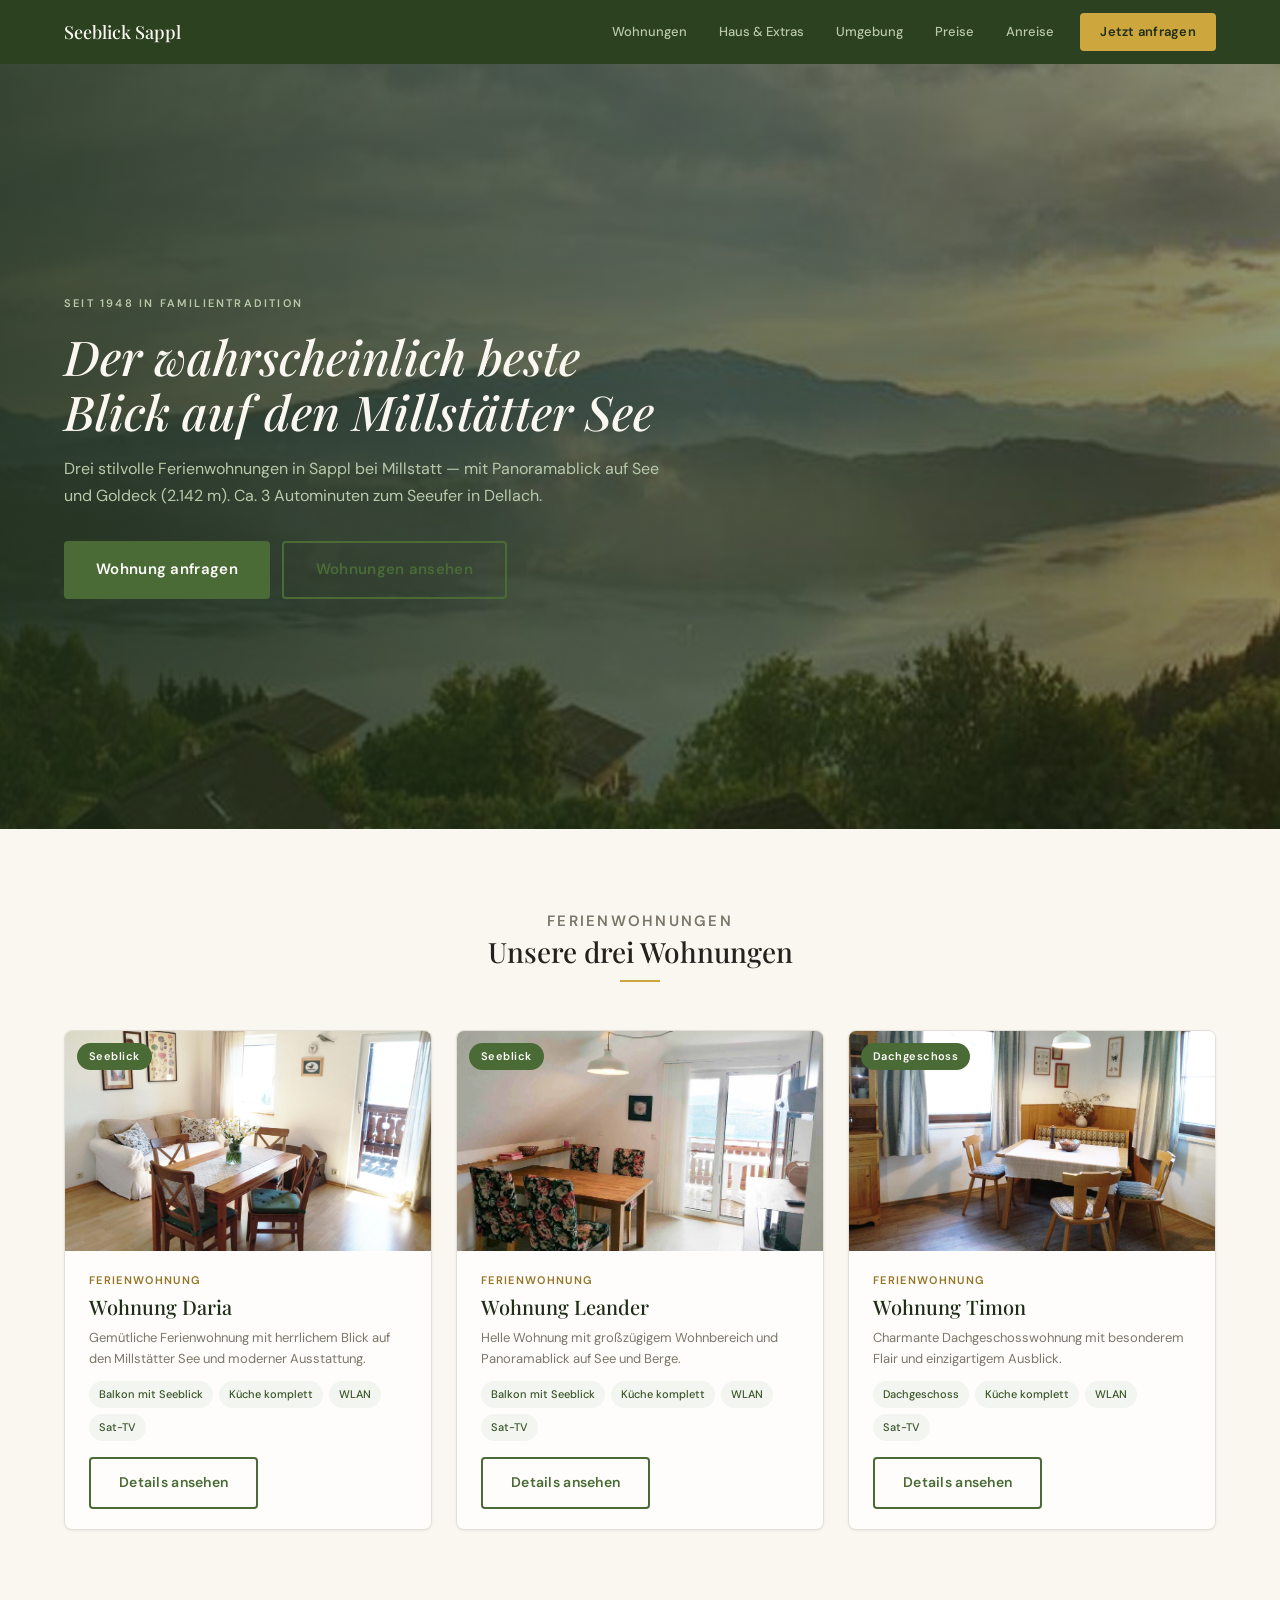
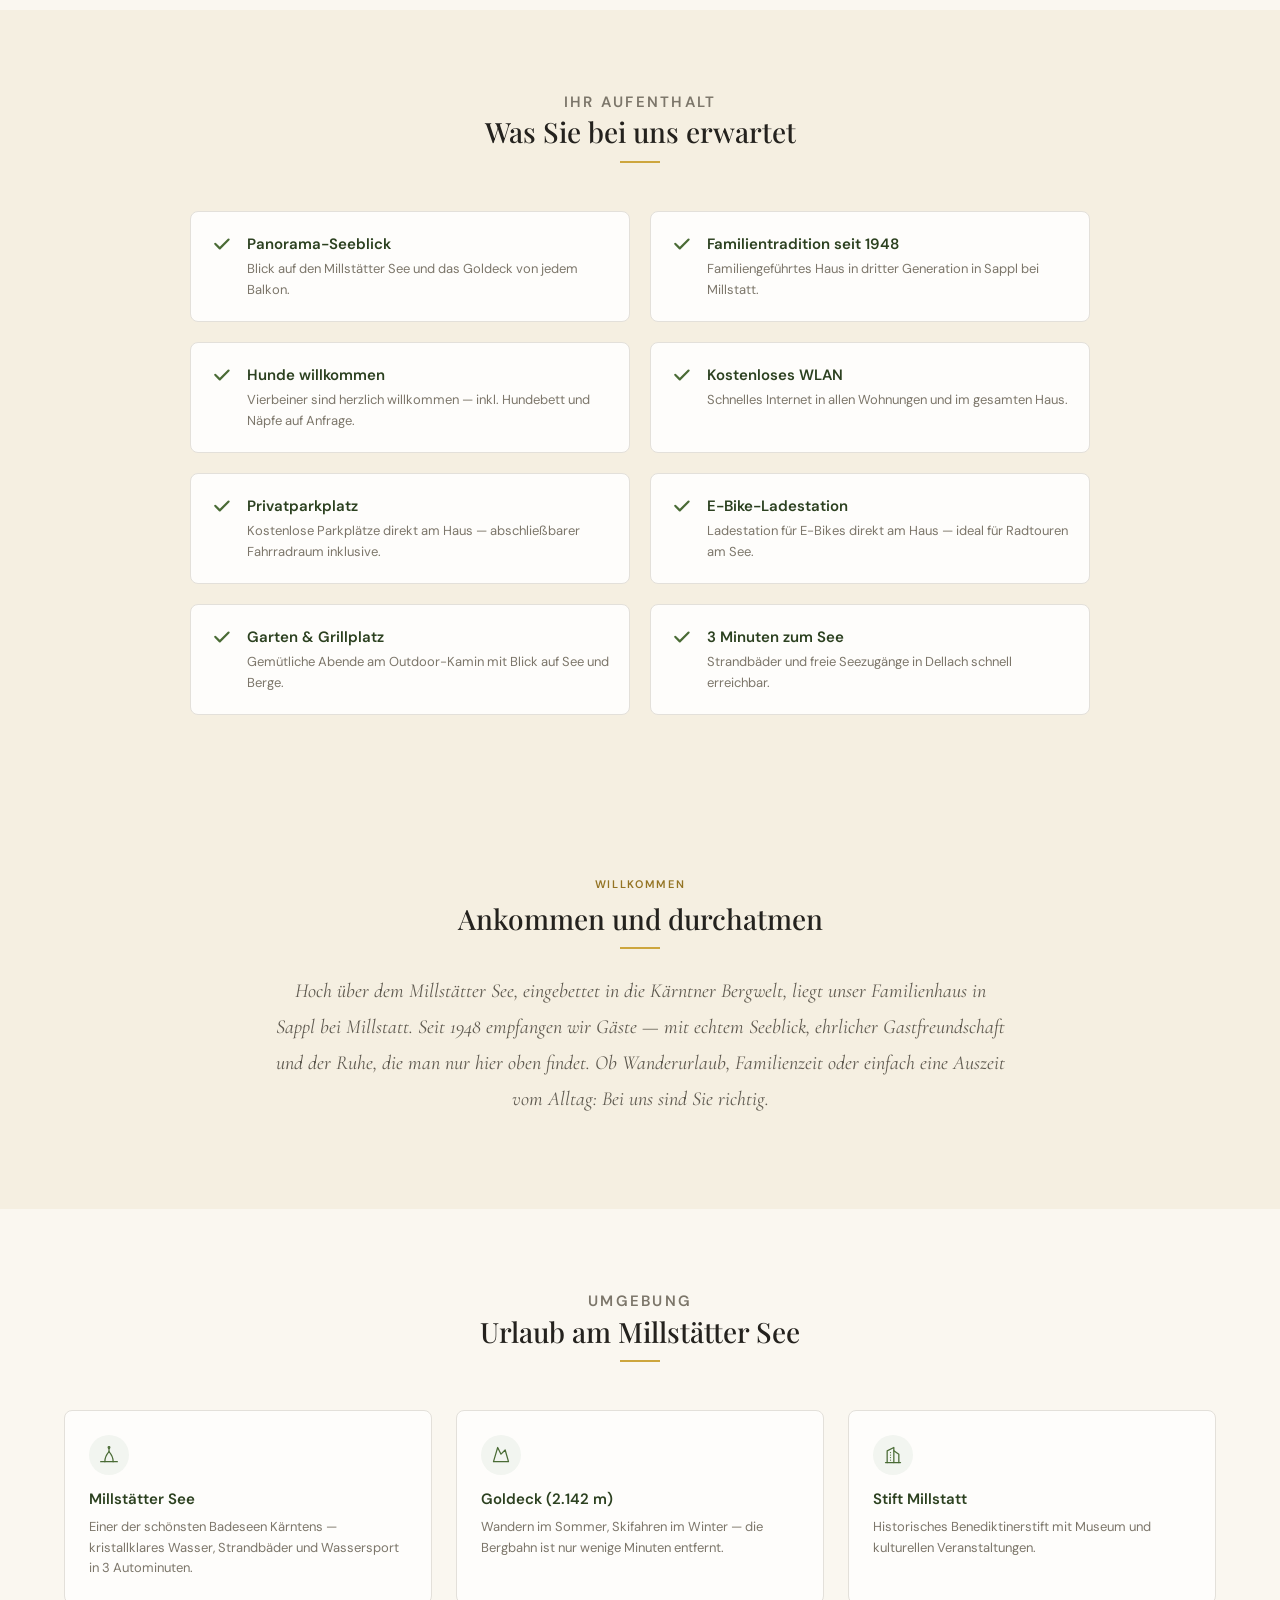
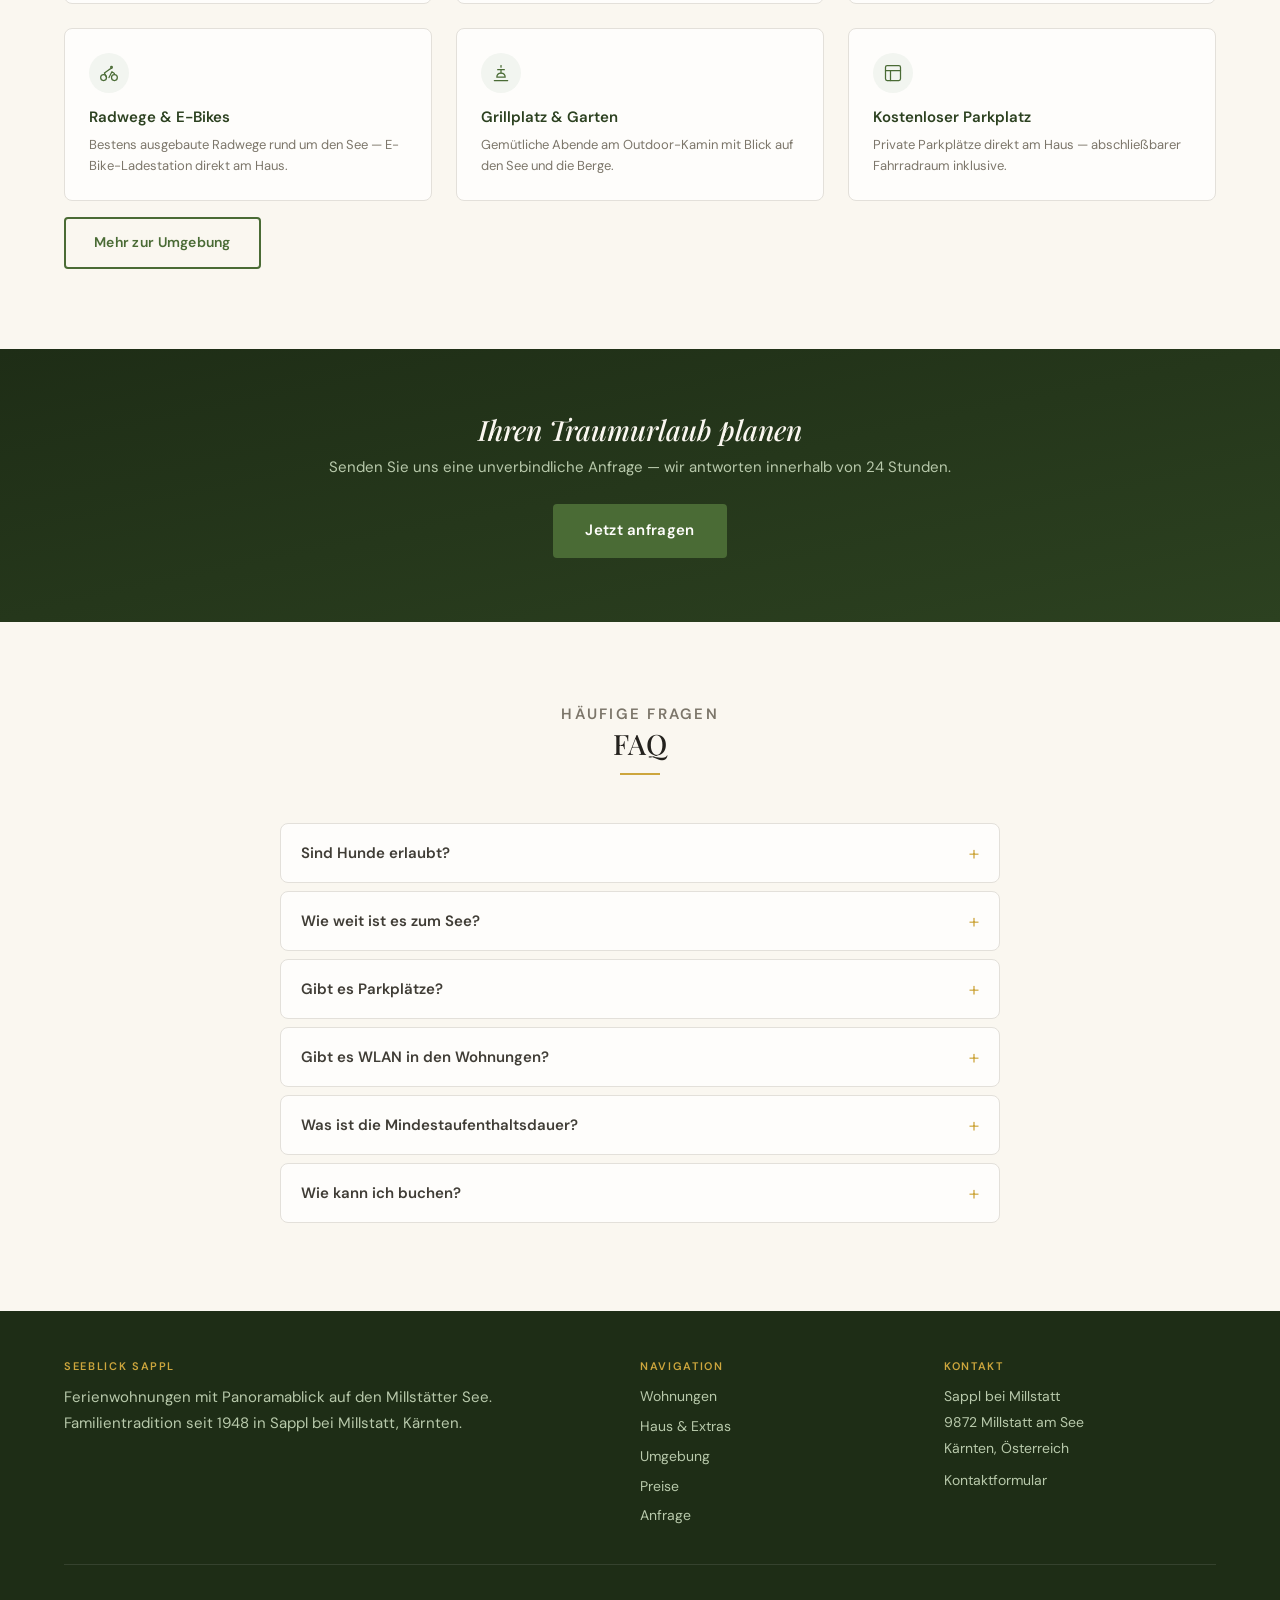
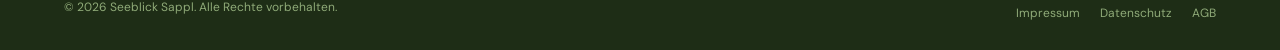
==== index.html @ 19c52aa5 "Initial commit: Seeblick Sappl Website" ====
<!DOCTYPE html>
<html lang="de">
<head>
  <meta charset="UTF-8">
  <meta name="viewport" content="width=device-width, initial-scale=1.0">
  <title>Seeblick Sappl — Ferienwohnungen am Millstätter See</title>
  <meta name="description" content="Drei stilvolle Ferienwohnungen mit Panoramablick auf den Millstätter See und das Goldeck. Familientradition seit 1948 in Sappl bei Millstatt, Kärnten.">
  <meta name="keywords" content="Ferienwohnung Millstätter See, Urlaub Kärnten, Ferienwohnung Sappl, Millstatt Unterkunft, Kärnten Ferienwohnung mit Hund">
  <link rel="canonical" href="https://seeblick-sappl.at/">
  <meta property="og:title" content="Seeblick Sappl — Ferienwohnungen am Millstätter See">
  <meta property="og:description" content="Drei stilvolle Ferienwohnungen mit Panoramablick auf den Millstätter See. Familientradition seit 1948.">
  <meta property="og:type" content="website">
  <meta property="og:url" content="https://seeblick-sappl.at/">
  <link rel="preconnect" href="https://fonts.googleapis.com">
  <link rel="preconnect" href="https://fonts.gstatic.com" crossorigin>
  <link href="https://fonts.googleapis.com/css2?family=Cormorant+Garamond:ital,wght@0,400;0,500;0,600;1,400;1,500&family=DM+Sans:ital,wght@0,300;0,400;0,500;0,600;0,700;1,400&family=Playfair+Display:ital,wght@0,400;0,500;0,600;0,700;1,400;1,500&display=swap" rel="stylesheet">
  <link rel="stylesheet" href="css/style.css">
  <script type="application/ld+json">
  {
    "@context": "https://schema.org",
    "@type": "LodgingBusiness",
    "name": "Seeblick Sappl",
    "description": "Drei stilvolle Ferienwohnungen mit Panoramablick auf den Millstätter See und das Goldeck.",
    "address": {
      "@type": "PostalAddress",
      "addressLocality": "Sappl bei Millstatt",
      "postalCode": "9872",
      "addressRegion": "Kärnten",
      "addressCountry": "AT"
    },
    "amenityFeature": [
      {"@type": "LocationFeatureSpecification", "name": "Kostenloses WLAN"},
      {"@type": "LocationFeatureSpecification", "name": "Privatparkplatz"},
      {"@type": "LocationFeatureSpecification", "name": "Garten"},
      {"@type": "LocationFeatureSpecification", "name": "E-Bike Ladestation"}
    ],
    "petsAllowed": true
  }
  </script>
</head>
<body>

  <!-- Header -->
  <header class="header">
    <div class="header__inner">
      <a href="index.html" class="header__logo">Seeblick Sappl</a>
      <nav class="nav" aria-label="Hauptnavigation">
        <a href="wohnungen/index.html" class="nav__link">Wohnungen</a>
        <a href="haus-und-extras.html" class="nav__link">Haus &amp; Extras</a>
        <a href="umgebung.html" class="nav__link">Umgebung</a>
        <a href="preise.html" class="nav__link">Preise</a>
        <a href="anreise.html" class="nav__link">Anreise</a>
        <a href="anfrage.html" class="btn btn--primary nav__cta">Jetzt anfragen</a>
      </nav>
      <button class="hamburger" aria-label="Menü öffnen" aria-expanded="false">
        <span></span><span></span><span></span>
      </button>
    </div>
  </header>

  <!-- Mobile Nav -->
  <div class="mobile-nav" aria-label="Mobile Navigation">
    <a href="wohnungen/index.html" class="mobile-nav__link">Wohnungen</a>
    <a href="haus-und-extras.html" class="mobile-nav__link">Haus &amp; Extras</a>
    <a href="umgebung.html" class="mobile-nav__link">Umgebung</a>
    <a href="preise.html" class="mobile-nav__link">Preise</a>
    <a href="anreise.html" class="mobile-nav__link">Anreise</a>
    <a href="anfrage.html" class="mobile-nav__link" style="margin-top:12px; display:inline-block;">Jetzt anfragen</a>
  </div>

  <!-- Hero -->
  <section class="hero">
    <div class="hero__bg" style="background-image: url('bilder/Seeblick%20Panorama.jpg');"></div>
    <div class="hero__overlay"></div>
    <div class="container">
      <div class="hero__content">
        <p class="hero__label">Seit 1948 in Familientradition</p>
        <h1 class="hero__title">Der wahrscheinlich beste Blick auf den Millstätter See</h1>
        <p class="hero__subtitle">Drei stilvolle Ferienwohnungen in Sappl bei Millstatt — mit Panoramablick auf See und Goldeck (2.142 m). Ca. 3 Autominuten zum Seeufer in Dellach.</p>
        <div class="hero__buttons">
          <a href="anfrage.html" class="btn btn--primary btn--lg">Wohnung anfragen</a>
          <a href="wohnungen/index.html" class="btn btn--outline btn--lg">Wohnungen ansehen</a>
        </div>
      </div>
    </div>
  </section>

  <!-- Wohnungen -->
  <section class="section">
    <div class="container">
      <div class="section-header">
        <p class="label">Ferienwohnungen</p>
        <h2>Unsere drei Wohnungen</h2>
        <div class="accent-line"></div>
      </div>
      <div class="apartment-grid">
        <div class="apartment-card">
          <div class="apartment-card__img" style="background-image: url('bilder/Appartement%20Daria/Daria%20Wohnk%C3%BCche1.jpg');">
            <span class="apartment-card__badge">Seeblick</span>
          </div>
          <div class="apartment-card__body">
            <p class="apartment-card__label">Ferienwohnung</p>
            <h3 class="apartment-card__name">Wohnung Daria</h3>
            <p class="apartment-card__desc">Gemütliche Ferienwohnung mit herrlichem Blick auf den Millstätter See und moderner Ausstattung.</p>
            <ul class="apartment-card__features">
              <li>Balkon mit Seeblick</li>
              <li>Küche komplett</li>
              <li>WLAN</li>
              <li>Sat-TV</li>
            </ul>
            <a href="wohnungen/daria.html" class="btn btn--outline">Details ansehen</a>
          </div>
        </div>
        <div class="apartment-card">
          <div class="apartment-card__img" style="background-image: url('bilder/Appartement%20Leander/Leander%20K%C3%BCche.jpeg');">
            <span class="apartment-card__badge">Seeblick</span>
          </div>
          <div class="apartment-card__body">
            <p class="apartment-card__label">Ferienwohnung</p>
            <h3 class="apartment-card__name">Wohnung Leander</h3>
            <p class="apartment-card__desc">Helle Wohnung mit großzügigem Wohnbereich und Panoramablick auf See und Berge.</p>
            <ul class="apartment-card__features">
              <li>Balkon mit Seeblick</li>
              <li>Küche komplett</li>
              <li>WLAN</li>
              <li>Sat-TV</li>
            </ul>
            <a href="wohnungen/leander.html" class="btn btn--outline">Details ansehen</a>
          </div>
        </div>
        <div class="apartment-card">
          <div class="apartment-card__img" style="background-image: url('bilder/Appartement%20Timon/Timon%20Wohnk%C3%BCche%201.jpg');">
            <span class="apartment-card__badge">Dachgeschoss</span>
          </div>
          <div class="apartment-card__body">
            <p class="apartment-card__label">Ferienwohnung</p>
            <h3 class="apartment-card__name">Wohnung Timon</h3>
            <p class="apartment-card__desc">Charmante Dachgeschosswohnung mit besonderem Flair und einzigartigem Ausblick.</p>
            <ul class="apartment-card__features">
              <li>Dachgeschoss</li>
              <li>Küche komplett</li>
              <li>WLAN</li>
              <li>Sat-TV</li>
            </ul>
            <a href="wohnungen/timon.html" class="btn btn--outline">Details ansehen</a>
          </div>
        </div>
      </div>
    </div>
  </section>

  <!-- Ausstattung & Vorteile -->
  <section class="section section--cream">
    <div class="container">
      <div class="section-header">
        <p class="label">Ihr Aufenthalt</p>
        <h2>Was Sie bei uns erwartet</h2>
        <div class="accent-line"></div>
      </div>
      <ul class="checklist-grid">
        <li class="checklist-item">
          <svg class="checklist-item__icon" viewBox="0 0 20 20" fill="none"><path d="M16.7 5.3a1 1 0 0 1 0 1.4l-8 8a1 1 0 0 1-1.4 0l-4-4a1 1 0 1 1 1.4-1.4L8 12.58l7.3-7.3a1 1 0 0 1 1.4 0Z" fill="currentColor"/></svg>
          <div>
            <p class="checklist-item__title">Panorama-Seeblick</p>
            <p class="checklist-item__text">Blick auf den Millstätter See und das Goldeck von jedem Balkon.</p>
          </div>
        </li>
        <li class="checklist-item">
          <svg class="checklist-item__icon" viewBox="0 0 20 20" fill="none"><path d="M16.7 5.3a1 1 0 0 1 0 1.4l-8 8a1 1 0 0 1-1.4 0l-4-4a1 1 0 1 1 1.4-1.4L8 12.58l7.3-7.3a1 1 0 0 1 1.4 0Z" fill="currentColor"/></svg>
          <div>
            <p class="checklist-item__title">Familientradition seit 1948</p>
            <p class="checklist-item__text">Familiengeführtes Haus in dritter Generation in Sappl bei Millstatt.</p>
          </div>
        </li>
        <li class="checklist-item">
          <svg class="checklist-item__icon" viewBox="0 0 20 20" fill="none"><path d="M16.7 5.3a1 1 0 0 1 0 1.4l-8 8a1 1 0 0 1-1.4 0l-4-4a1 1 0 1 1 1.4-1.4L8 12.58l7.3-7.3a1 1 0 0 1 1.4 0Z" fill="currentColor"/></svg>
          <div>
            <p class="checklist-item__title">Hunde willkommen</p>
            <p class="checklist-item__text">Vierbeiner sind herzlich willkommen — inkl. Hundebett und Näpfe auf Anfrage.</p>
          </div>
        </li>
        <li class="checklist-item">
          <svg class="checklist-item__icon" viewBox="0 0 20 20" fill="none"><path d="M16.7 5.3a1 1 0 0 1 0 1.4l-8 8a1 1 0 0 1-1.4 0l-4-4a1 1 0 1 1 1.4-1.4L8 12.58l7.3-7.3a1 1 0 0 1 1.4 0Z" fill="currentColor"/></svg>
          <div>
            <p class="checklist-item__title">Kostenloses WLAN</p>
            <p class="checklist-item__text">Schnelles Internet in allen Wohnungen und im gesamten Haus.</p>
          </div>
        </li>
        <li class="checklist-item">
          <svg class="checklist-item__icon" viewBox="0 0 20 20" fill="none"><path d="M16.7 5.3a1 1 0 0 1 0 1.4l-8 8a1 1 0 0 1-1.4 0l-4-4a1 1 0 1 1 1.4-1.4L8 12.58l7.3-7.3a1 1 0 0 1 1.4 0Z" fill="currentColor"/></svg>
          <div>
            <p class="checklist-item__title">Privatparkplatz</p>
            <p class="checklist-item__text">Kostenlose Parkplätze direkt am Haus — abschließbarer Fahrradraum inklusive.</p>
          </div>
        </li>
        <li class="checklist-item">
          <svg class="checklist-item__icon" viewBox="0 0 20 20" fill="none"><path d="M16.7 5.3a1 1 0 0 1 0 1.4l-8 8a1 1 0 0 1-1.4 0l-4-4a1 1 0 1 1 1.4-1.4L8 12.58l7.3-7.3a1 1 0 0 1 1.4 0Z" fill="currentColor"/></svg>
          <div>
            <p class="checklist-item__title">E-Bike-Ladestation</p>
            <p class="checklist-item__text">Ladestation für E-Bikes direkt am Haus — ideal für Radtouren am See.</p>
          </div>
        </li>
        <li class="checklist-item">
          <svg class="checklist-item__icon" viewBox="0 0 20 20" fill="none"><path d="M16.7 5.3a1 1 0 0 1 0 1.4l-8 8a1 1 0 0 1-1.4 0l-4-4a1 1 0 1 1 1.4-1.4L8 12.58l7.3-7.3a1 1 0 0 1 1.4 0Z" fill="currentColor"/></svg>
          <div>
            <p class="checklist-item__title">Garten &amp; Grillplatz</p>
            <p class="checklist-item__text">Gemütliche Abende am Outdoor-Kamin mit Blick auf See und Berge.</p>
          </div>
        </li>
        <li class="checklist-item">
          <svg class="checklist-item__icon" viewBox="0 0 20 20" fill="none"><path d="M16.7 5.3a1 1 0 0 1 0 1.4l-8 8a1 1 0 0 1-1.4 0l-4-4a1 1 0 1 1 1.4-1.4L8 12.58l7.3-7.3a1 1 0 0 1 1.4 0Z" fill="currentColor"/></svg>
          <div>
            <p class="checklist-item__title">3 Minuten zum See</p>
            <p class="checklist-item__text">Strandbäder und freie Seezugänge in Dellach schnell erreichbar.</p>
          </div>
        </li>
      </ul>
    </div>
  </section>

  <!-- Willkommen -->
  <section class="section section--cream">
    <div class="container" style="max-width: 780px; text-align: center;">
      <p class="label">Willkommen</p>
      <h2>Ankommen und durchatmen</h2>
      <div class="accent-line" style="margin-bottom: 24px;"></div>
      <p style="font-family: var(--font-accent); font-size: 20px; line-height: 1.8; color: var(--stone-700); font-style: italic;">
        Hoch über dem Millstätter See, eingebettet in die Kärntner Bergwelt, liegt unser Familienhaus in Sappl bei Millstatt. Seit 1948 empfangen wir Gäste — mit echtem Seeblick, ehrlicher Gastfreundschaft und der Ruhe, die man nur hier oben findet. Ob Wanderurlaub, Familienzeit oder einfach eine Auszeit vom Alltag: Bei uns sind Sie richtig.
      </p>
    </div>
  </section>

  <!-- Umgebung Teaser -->
  <section class="section">
    <div class="container">
      <div class="section-header">
        <p class="label">Umgebung</p>
        <h2>Urlaub am Millstätter See</h2>
        <div class="accent-line"></div>
      </div>
      <div class="feature-grid">
        <div class="feature-card">
          <div class="feature-card__icon">
            <svg viewBox="0 0 24 24" fill="none" stroke="currentColor" stroke-width="1.5" stroke-linecap="round" stroke-linejoin="round"><path d="M2 20h20"/><path d="M7 20c0-4 1.5-8 5-12 3.5 4 5 8 5 12"/><path d="M12 8V4"/><circle cx="12" cy="3" r="1"/></svg>
          </div>
          <div>
            <p class="feature-card__title">Millstätter See</p>
            <p class="feature-card__text">Einer der schönsten Badeseen Kärntens — kristallklares Wasser, Strandbäder und Wassersport in 3 Autominuten.</p>
          </div>
        </div>
        <div class="feature-card">
          <div class="feature-card__icon">
            <svg viewBox="0 0 24 24" fill="none" stroke="currentColor" stroke-width="1.5" stroke-linecap="round" stroke-linejoin="round"><path d="m8 3 4 8 5-5 4 14H3L8 3z"/></svg>
          </div>
          <div>
            <p class="feature-card__title">Goldeck (2.142 m)</p>
            <p class="feature-card__text">Wandern im Sommer, Skifahren im Winter — die Bergbahn ist nur wenige Minuten entfernt.</p>
          </div>
        </div>
        <div class="feature-card">
          <div class="feature-card__icon">
            <svg viewBox="0 0 24 24" fill="none" stroke="currentColor" stroke-width="1.5" stroke-linecap="round" stroke-linejoin="round"><path d="M3 21h18"/><path d="M5 21V7l8-4v18"/><path d="M19 21V11l-6-4"/><path d="M9 9v.01M9 12v.01M9 15v.01M9 18v.01"/></svg>
          </div>
          <div>
            <p class="feature-card__title">Stift Millstatt</p>
            <p class="feature-card__text">Historisches Benediktinerstift mit Museum und kulturellen Veranstaltungen.</p>
          </div>
        </div>
        <div class="feature-card">
          <div class="feature-card__icon">
            <svg viewBox="0 0 24 24" fill="none" stroke="currentColor" stroke-width="1.5" stroke-linecap="round" stroke-linejoin="round"><circle cx="18.5" cy="17.5" r="3.5"/><circle cx="5.5" cy="17.5" r="3.5"/><path d="M15 6a1 1 0 1 0 0-2 1 1 0 0 0 0 2z"/><path d="m12 17.5 3.5-7 3 2"/><path d="M9 17.5 6.5 12 12 8l3.5-2"/></svg>
          </div>
          <div>
            <p class="feature-card__title">Radwege &amp; E-Bikes</p>
            <p class="feature-card__text">Bestens ausgebaute Radwege rund um den See — E-Bike-Ladestation direkt am Haus.</p>
          </div>
        </div>
        <div class="feature-card">
          <div class="feature-card__icon">
            <svg viewBox="0 0 24 24" fill="none" stroke="currentColor" stroke-width="1.5" stroke-linecap="round" stroke-linejoin="round"><path d="M12 12c-3 0-5 2-5 5h10c0-3-2-5-5-5z"/><path d="M12 12V8"/><path d="M8 8h8"/><path d="M12 3v2"/><path d="M20 21H4"/></svg>
          </div>
          <div>
            <p class="feature-card__title">Grillplatz &amp; Garten</p>
            <p class="feature-card__text">Gemütliche Abende am Outdoor-Kamin mit Blick auf den See und die Berge.</p>
          </div>
        </div>
        <div class="feature-card">
          <div class="feature-card__icon">
            <svg viewBox="0 0 24 24" fill="none" stroke="currentColor" stroke-width="1.5" stroke-linecap="round" stroke-linejoin="round"><rect x="3" y="3" width="18" height="18" rx="2"/><path d="M3 9h18"/><path d="M9 21V9"/></svg>
          </div>
          <div>
            <p class="feature-card__title">Kostenloser Parkplatz</p>
            <p class="feature-card__text">Private Parkplätze direkt am Haus — abschließbarer Fahrradraum inklusive.</p>
          </div>
        </div>
      </div>
      <div style="margin-top: 16px;">
        <a href="umgebung.html" class="btn btn--outline">Mehr zur Umgebung</a>
      </div>
    </div>
  </section>

  <!-- CTA Banner -->
  <section class="cta-banner">
    <div class="container">
      <h2>Ihren Traumurlaub planen</h2>
      <p>Senden Sie uns eine unverbindliche Anfrage — wir antworten innerhalb von 24 Stunden.</p>
      <a href="anfrage.html" class="btn btn--primary btn--lg">Jetzt anfragen</a>
    </div>
  </section>

  <!-- FAQ -->
  <section class="section">
    <div class="container">
      <div class="section-header">
        <p class="label">Häufige Fragen</p>
        <h2>FAQ</h2>
        <div class="accent-line"></div>
      </div>
      <div class="faq-list">
        <div class="faq-item">
          <button class="faq-item__question" aria-expanded="false">Sind Hunde erlaubt?</button>
          <div class="faq-item__answer" role="region">
            <div class="faq-item__answer__inner">
              Ja, Hunde sind auf Anfrage herzlich willkommen. Wir stellen Hundebett und Näpfe bereit. Bitte geben Sie bei der Anfrage an, dass Sie einen Hund mitbringen.
            </div>
          </div>
        </div>
        <div class="faq-item">
          <button class="faq-item__question" aria-expanded="false">Wie weit ist es zum See?</button>
          <div class="faq-item__answer" role="region">
            <div class="faq-item__answer__inner">
              Das Seeufer in Dellach erreichen Sie in ca. 3 Autominuten. Dort finden Sie Strandbäder und freie Seezugänge.
            </div>
          </div>
        </div>
        <div class="faq-item">
          <button class="faq-item__question" aria-expanded="false">Gibt es Parkplätze?</button>
          <div class="faq-item__answer" role="region">
            <div class="faq-item__answer__inner">
              Ja, kostenlose Privatparkplätze stehen direkt am Haus zur Verfügung. Zusätzlich gibt es einen abschließbaren Fahrradraum mit E-Bike-Ladestation.
            </div>
          </div>
        </div>
        <div class="faq-item">
          <button class="faq-item__question" aria-expanded="false">Gibt es WLAN in den Wohnungen?</button>
          <div class="faq-item__answer" role="region">
            <div class="faq-item__answer__inner">
              Ja, kostenloses WLAN ist in allen Wohnungen verfügbar.
            </div>
          </div>
        </div>
        <div class="faq-item">
          <button class="faq-item__question" aria-expanded="false">Was ist die Mindestaufenthaltsdauer?</button>
          <div class="faq-item__answer" role="region">
            <div class="faq-item__answer__inner">
              Bitte kontaktieren Sie uns für Informationen zur Mindestaufenthaltsdauer — diese kann je nach Saison variieren.
            </div>
          </div>
        </div>
        <div class="faq-item">
          <button class="faq-item__question" aria-expanded="false">Wie kann ich buchen?</button>
          <div class="faq-item__answer" role="region">
            <div class="faq-item__answer__inner">
              Senden Sie uns einfach eine Anfrage über unser <a href="anfrage.html">Anfrageformular</a>. Wir melden uns innerhalb von 24 Stunden mit einem Angebot bei Ihnen.
            </div>
          </div>
        </div>
      </div>
    </div>
  </section>

  <!-- Footer -->
  <footer class="footer">
    <div class="container">
      <div class="footer__grid">
        <div>
          <h4 class="footer__heading">Seeblick Sappl</h4>
          <p>Ferienwohnungen mit Panoramablick auf den Millstätter See. Familientradition seit 1948 in Sappl bei Millstatt, Kärnten.</p>
        </div>
        <div>
          <h4 class="footer__heading">Navigation</h4>
          <ul class="footer__list">
            <li><a href="wohnungen/index.html">Wohnungen</a></li>
            <li><a href="haus-und-extras.html">Haus &amp; Extras</a></li>
            <li><a href="umgebung.html">Umgebung</a></li>
            <li><a href="preise.html">Preise</a></li>
            <li><a href="anfrage.html">Anfrage</a></li>
          </ul>
        </div>
        <div>
          <h4 class="footer__heading">Kontakt</h4>
          <div class="footer__contact">
            <p>Sappl bei Millstatt</p>
            <p>9872 Millstatt am See</p>
            <p>Kärnten, Österreich</p>
            <p style="margin-top:8px;"><a href="anfrage.html">Kontaktformular</a></p>
          </div>
        </div>
      </div>
      <div class="footer__bottom">
        <p>&copy; 2026 Seeblick Sappl. Alle Rechte vorbehalten.</p>
        <div class="footer__legal">
          <a href="impressum.html">Impressum</a>
          <a href="datenschutz.html">Datenschutz</a>
          <a href="agb.html">AGB</a>
        </div>
      </div>
    </div>
  </footer>

  <script src="js/main.js"></script>
</body>
</html>
---- css/style.css ----
/* ============================================
   Seeblick Sappl — Alpine Hospitality Design
   Inspiriert von josalzburg.com & hotel-alpendorf.at
   Warm · Naturverbunden · Premium
   ============================================ */

:root {
  /* Primary — Forest Green */
  --forest-50: #f2f5f0;
  --forest-100: #dbe3d5;
  --forest-200: #b8c9ab;
  --forest-300: #8faa78;
  --forest-400: #6b8c52;
  --forest-500: #4a6b35;
  --forest-600: #3a5529;
  --forest-700: #2c4120;
  --forest-800: #1e2d16;
  --forest-900: #111a0d;

  /* Accent — Alpine Gold */
  --gold-50: #faf6ed;
  --gold-100: #f0e4c3;
  --gold-200: #e5d199;
  --gold-300: #d9bc6b;
  --gold-400: #cda63d;
  --gold-500: #b8912e;
  --gold-600: #947424;
  --gold-700: #70571b;
  --gold-800: #4d3c12;

  /* Warm — Cream */
  --cream-50: #fefdfb;
  --cream-100: #faf7f0;
  --cream-200: #f5efe1;
  --cream-300: #ede3cc;
  --cream-400: #e2d4b1;

  /* Wood — Walnut */
  --walnut-300: #c9b49c;
  --walnut-500: #9e7c5c;
  --walnut-700: #604937;

  /* Neutral — Stone */
  --stone-50: #fafaf8;
  --stone-100: #f0eeea;
  --stone-200: #e3e0da;
  --stone-300: #d0ccc3;
  --stone-400: #b8b3a8;
  --stone-500: #9b9588;
  --stone-600: #7c766a;
  --stone-700: #5e594f;
  --stone-800: #403d36;
  --stone-900: #24221e;

  /* Sky — Alpine */
  --sky-500: #3079a8;

  /* Semantic */
  --success: #4a6b35;
  --warning: #b8912e;
  --error: #a63d3d;
  --info: #3079a8;

  /* Fonts */
  --font-display: 'Playfair Display', Georgia, 'Times New Roman', serif;
  --font-body: 'DM Sans', 'Helvetica Neue', Helvetica, sans-serif;
  --font-accent: 'Cormorant Garamond', Georgia, serif;

  /* Layout */
  --max-width: 1200px;
  --content-width: 720px;
  --header-height: 64px;

  /* Radii */
  --radius-sm: 4px;
  --radius-md: 8px;
  --radius-lg: 12px;

  /* Shadows */
  --shadow-subtle: 0 1px 3px rgba(0,0,0,0.06);
  --shadow-card: 0 4px 12px rgba(0,0,0,0.08);
  --shadow-elevated: 0 8px 24px rgba(0,0,0,0.1);
}

/* --- Reset & Base --- */
*, *::before, *::after {
  box-sizing: border-box;
  margin: 0;
  padding: 0;
}

html {
  font-size: 16px;
  scroll-behavior: smooth;
}

body {
  font-family: var(--font-body);
  font-size: 15px;
  color: var(--stone-900);
  background-color: var(--cream-100);
  line-height: 1.7;
  -webkit-font-smoothing: antialiased;
}

img {
  max-width: 100%;
  height: auto;
  display: block;
}

a {
  color: var(--forest-500);
  text-decoration: none;
  transition: color 0.2s ease;
}

a:hover {
  color: var(--forest-600);
}

h1, h2 {
  font-family: var(--font-display);
  color: var(--stone-900);
  font-weight: 500;
  line-height: 1.2;
}

h3, h4 {
  font-family: var(--font-body);
  color: var(--stone-900);
  font-weight: 600;
  line-height: 1.3;
}

h1 { font-size: clamp(28px, 4vw, 36px); }
h2 { font-size: clamp(22px, 3vw, 28px); }
h3 { font-size: 18px; }
h4 { font-size: 15px; }

p { margin-bottom: 12px; }

ul, ol {
  padding-left: 20px;
  margin-bottom: 12px;
}

/* --- Utility --- */
.container {
  width: 100%;
  max-width: var(--max-width);
  margin: 0 auto;
  padding: 0 24px;
}

.section {
  padding: 80px 0;
}

.section--cream {
  background-color: var(--cream-200);
}

.section--white {
  background-color: var(--cream-50);
}

.section-header {
  text-align: center;
  margin-bottom: 48px;
}

.section-header h2 {
  margin-bottom: 8px;
}

.section-header p {
  color: var(--stone-600);
  font-size: 15px;
  max-width: 560px;
  margin: 0 auto;
  line-height: 1.7;
}

/* Label (kicker) */
.label {
  font-family: var(--font-body);
  font-size: 11px;
  font-weight: 600;
  text-transform: uppercase;
  letter-spacing: 0.15em;
  color: var(--gold-600);
  margin-bottom: 8px;
  display: block;
}

/* Decorative line */
.accent-line {
  width: 40px;
  height: 2px;
  background: var(--gold-400);
  margin: 12px auto 0;
}

.section-header .accent-line {
  margin: 12px auto 0;
}

.text-center { text-align: center; }

.sr-only {
  position: absolute;
  width: 1px;
  height: 1px;
  padding: 0;
  margin: -1px;
  overflow: hidden;
  clip: rect(0,0,0,0);
  border: 0;
}

/* --- Buttons --- */
.btn {
  display: inline-flex;
  align-items: center;
  justify-content: center;
  gap: 8px;
  padding: 12px 28px;
  border-radius: var(--radius-sm);
  font-family: var(--font-body);
  font-size: 14px;
  font-weight: 600;
  cursor: pointer;
  transition: all 0.2s ease;
  border: none;
  text-decoration: none;
  letter-spacing: 0.02em;
}

.btn--primary {
  background: var(--forest-500);
  color: var(--cream-50);
}
.btn--primary:hover {
  background: var(--forest-600);
  color: var(--cream-50);
}

.btn--gold {
  background: var(--gold-400);
  color: var(--forest-800);
}
.btn--gold:hover {
  background: var(--gold-500);
  color: var(--forest-800);
}

.btn--outline {
  background: transparent;
  color: var(--forest-500);
  border: 2px solid var(--forest-500);
}
.btn--outline:hover {
  background: var(--forest-500);
  color: var(--cream-50);
}

.btn--outline-light {
  background: transparent;
  color: var(--cream-100);
  border: 1.5px solid var(--forest-300);
}
.btn--outline-light:hover {
  background: rgba(255,255,255,0.1);
  color: var(--cream-50);
}

.btn--ghost {
  background: transparent;
  color: var(--stone-600);
  border: 1px solid var(--stone-300);
}
.btn--ghost:hover {
  background: var(--stone-100);
  color: var(--stone-800);
}

.btn--lg {
  padding: 14px 32px;
  font-size: 15px;
}

/* --- Tags / Badges --- */
.tag {
  display: inline-block;
  font-size: 11px;
  font-weight: 500;
  padding: 4px 10px;
  border-radius: 999px;
}

.tag--forest {
  background: var(--forest-50);
  color: var(--forest-600);
}

.tag--gold {
  background: var(--gold-50);
  color: var(--gold-700);
}

/* --- Header --- */
.header {
  position: fixed;
  top: 0;
  left: 0;
  right: 0;
  z-index: 1000;
  background: var(--forest-700);
  height: var(--header-height);
  transition: box-shadow 0.3s;
}

.header.scrolled {
  box-shadow: 0 2px 12px rgba(0,0,0,0.15);
}

.header__inner {
  display: flex;
  align-items: center;
  justify-content: space-between;
  height: 100%;
  max-width: var(--max-width);
  margin: 0 auto;
  padding: 0 24px;
}

.header__logo {
  font-family: var(--font-display);
  font-size: 18px;
  font-weight: 500;
  color: var(--cream-100);
  text-decoration: none;
}

.header__logo:hover { color: var(--gold-400); }

.nav {
  display: flex;
  align-items: center;
  gap: 4px;
}

.nav__link {
  padding: 8px 14px;
  color: var(--forest-200);
  font-size: 13px;
  font-weight: 500;
  text-decoration: none;
  border-radius: var(--radius-sm);
  transition: all 0.2s;
}

.nav__link:hover {
  color: var(--cream-50);
  background: rgba(255,255,255,0.08);
}

.nav__link--active {
  color: var(--gold-400);
}

.nav__cta {
  margin-left: 8px;
  background: var(--gold-400);
  color: var(--forest-800);
  padding: 8px 20px;
  font-weight: 600;
  font-size: 13px;
}
.nav__cta:hover {
  background: var(--gold-500);
  color: var(--forest-800);
}

/* Hamburger */
.hamburger {
  display: none;
  flex-direction: column;
  gap: 5px;
  cursor: pointer;
  background: none;
  border: none;
  padding: 8px;
  z-index: 1001;
}

.hamburger span {
  display: block;
  width: 22px;
  height: 2px;
  background: var(--cream-100);
  border-radius: 1px;
  transition: all 0.3s;
}

.hamburger.active span:nth-child(1) {
  transform: rotate(45deg) translate(5px, 5px);
}
.hamburger.active span:nth-child(2) { opacity: 0; }
.hamburger.active span:nth-child(3) {
  transform: rotate(-45deg) translate(5px, -5px);
}

/* Mobile menu */
.mobile-nav {
  display: none;
  position: fixed;
  inset: 0;
  background: var(--cream-50);
  z-index: 999;
  flex-direction: column;
  padding: 80px 24px 24px;
}

.mobile-nav.active { display: flex; }

.mobile-nav__link {
  font-size: 16px;
  font-weight: 500;
  color: var(--stone-800);
  padding: 14px 0;
  border-bottom: 1px solid var(--stone-200);
  text-decoration: none;
}

.mobile-nav__link:hover {
  color: var(--forest-500);
}

/* --- Hero --- */
.hero {
  position: relative;
  min-height: 85vh;
  display: flex;
  align-items: center;
  color: var(--cream-100);
  background: linear-gradient(168deg, var(--forest-800) 0%, var(--forest-700) 40%, var(--forest-600) 100%);
  margin-top: var(--header-height);
  overflow: hidden;
}

.hero__bg {
  position: absolute;
  inset: 0;
  background-size: cover;
  background-position: center;
  z-index: 0;
}

.hero__overlay {
  position: absolute;
  inset: 0;
  background: linear-gradient(to right, rgba(30,45,22,0.85) 0%, rgba(30,45,22,0.5) 100%);
  z-index: 1;
}

.hero__content {
  position: relative;
  z-index: 2;
  max-width: 600px;
  padding: 48px 0;
}

.hero__label {
  font-family: var(--font-body);
  font-size: 11px;
  font-weight: 600;
  text-transform: uppercase;
  letter-spacing: 0.2em;
  color: var(--forest-200);
  margin-bottom: 16px;
}

.hero__title {
  font-family: var(--font-display);
  font-size: clamp(32px, 5vw, 48px);
  font-weight: 500;
  font-style: italic;
  line-height: 1.15;
  color: var(--cream-100);
  margin-bottom: 16px;
}

.hero__subtitle {
  font-size: 16px;
  line-height: 1.7;
  color: var(--forest-200);
  margin-bottom: 32px;
}

.hero__buttons {
  display: flex;
  gap: 12px;
  flex-wrap: wrap;
}

/* --- Page Hero (subpages) --- */
.page-hero {
  padding: 80px 0 40px;
  background: linear-gradient(168deg, var(--forest-800) 0%, var(--forest-700) 100%);
  color: var(--cream-100);
  margin-top: var(--header-height);
}

.page-hero h1 {
  color: var(--cream-100);
  font-style: italic;
  margin-bottom: 8px;
}

.page-hero p {
  color: var(--forest-200);
  font-size: 15px;
}

/* Breadcrumb */
.breadcrumb {
  padding: 12px 0;
  font-size: 12px;
  color: var(--stone-500);
  border-bottom: 1px solid var(--stone-200);
  margin-bottom: 0;
}

.breadcrumb a {
  color: var(--stone-500);
  text-decoration: none;
}
.breadcrumb a:hover { color: var(--forest-500); }
.breadcrumb span { margin: 0 6px; }

/* --- USP Row --- */
.usp-row {
  display: grid;
  grid-template-columns: repeat(4, 1fr);
  gap: 20px;
  margin-top: -48px;
  position: relative;
  z-index: 10;
}

.usp-card {
  background: var(--cream-50);
  border: 1px solid var(--stone-200);
  border-radius: var(--radius-md);
  padding: 24px;
  text-align: center;
  box-shadow: var(--shadow-card);
  transition: transform 0.2s, box-shadow 0.2s;
}

.usp-card:hover {
  transform: translateY(-2px);
  box-shadow: var(--shadow-elevated);
}

.usp-card__icon {
  width: 48px;
  height: 48px;
  border-radius: 50%;
  background: var(--forest-50);
  display: flex;
  align-items: center;
  justify-content: center;
  margin: 0 auto 12px;
}

.usp-card__icon svg {
  width: 22px;
  height: 22px;
  fill: var(--forest-500);
}

.usp-card__label {
  font-size: 11px;
  font-weight: 600;
  text-transform: uppercase;
  letter-spacing: 0.12em;
  color: var(--gold-600);
  margin-bottom: 4px;
}

.usp-card__title {
  font-family: var(--font-display);
  font-size: 17px;
  font-weight: 500;
  color: var(--forest-700);
  margin-bottom: 6px;
}

.usp-card__text {
  font-size: 13px;
  color: var(--stone-600);
  line-height: 1.6;
  margin-bottom: 0;
}

/* --- Apartment Cards --- */
.apartment-grid {
  display: grid;
  grid-template-columns: repeat(3, 1fr);
  gap: 24px;
}

.apartment-card {
  background: var(--cream-50);
  border: 1px solid var(--stone-200);
  border-radius: var(--radius-md);
  overflow: hidden;
  box-shadow: var(--shadow-subtle);
  transition: transform 0.2s, box-shadow 0.2s;
}

.apartment-card:hover {
  transform: translateY(-3px);
  box-shadow: var(--shadow-card);
}

.apartment-card__img {
  height: 220px;
  background-size: cover;
  background-position: center;
  background-color: var(--forest-100);
  position: relative;
}

.apartment-card__badge {
  position: absolute;
  top: 12px;
  left: 12px;
  background: var(--forest-500);
  color: var(--cream-50);
  padding: 4px 12px;
  border-radius: 999px;
  font-size: 11px;
  font-weight: 600;
  letter-spacing: 0.04em;
}

.apartment-card__body {
  padding: 20px 24px;
}

.apartment-card__label {
  font-size: 11px;
  font-weight: 600;
  text-transform: uppercase;
  letter-spacing: 0.12em;
  color: var(--gold-600);
  margin-bottom: 4px;
}

.apartment-card__name {
  font-family: var(--font-display);
  font-size: 20px;
  font-weight: 500;
  color: var(--forest-800);
  margin-bottom: 8px;
}

.apartment-card__desc {
  color: var(--stone-600);
  font-size: 13px;
  line-height: 1.6;
  margin-bottom: 12px;
}

.apartment-card__features {
  display: flex;
  flex-wrap: wrap;
  gap: 6px;
  margin-bottom: 16px;
  list-style: none;
  padding: 0;
}

.apartment-card__features li {
  font-size: 11px;
  font-weight: 500;
  color: var(--forest-600);
  background: var(--forest-50);
  padding: 4px 10px;
  border-radius: 999px;
}

/* --- Feature Grid --- */
.feature-grid {
  display: grid;
  grid-template-columns: repeat(3, 1fr);
  gap: 24px;
}

.feature-card {
  background: var(--cream-50);
  border: 1px solid var(--stone-200);
  border-radius: var(--radius-md);
  padding: 24px;
  transition: box-shadow 0.2s;
}

.feature-card:hover {
  box-shadow: var(--shadow-card);
}

.feature-card__icon {
  width: 40px;
  height: 40px;
  border-radius: 50%;
  background: var(--forest-50);
  display: flex;
  align-items: center;
  justify-content: center;
  margin-bottom: 12px;
}

.feature-card__icon svg {
  width: 20px;
  height: 20px;
  color: var(--forest-500);
  fill: none;
}

.feature-card__title {
  font-weight: 600;
  font-size: 15px;
  color: var(--forest-700);
  margin-bottom: 4px;
}

.feature-card__text {
  color: var(--stone-600);
  font-size: 13px;
  line-height: 1.6;
  margin-bottom: 0;
}

/* --- Checklist Grid --- */
.checklist-grid {
  display: grid;
  grid-template-columns: repeat(2, 1fr);
  gap: 20px;
  list-style: none;
  padding: 0;
  max-width: 900px;
  margin: 0 auto;
}

.checklist-item {
  display: flex;
  align-items: flex-start;
  gap: 14px;
  background: var(--cream-50);
  border: 1px solid var(--stone-200);
  border-radius: var(--radius-md);
  padding: 20px;
  transition: box-shadow 0.2s;
}

.checklist-item:hover {
  box-shadow: var(--shadow-card);
}

.checklist-item__icon {
  width: 22px;
  height: 22px;
  color: var(--forest-500);
  flex-shrink: 0;
  margin-top: 1px;
}

.checklist-item__title {
  font-weight: 600;
  font-size: 15px;
  color: var(--forest-700);
  margin-bottom: 2px;
}

.checklist-item__text {
  color: var(--stone-600);
  font-size: 13px;
  line-height: 1.6;
  margin-bottom: 0;
}

/* --- CTA Banner --- */
.cta-banner {
  background: linear-gradient(168deg, var(--forest-800) 0%, var(--forest-700) 100%);
  color: var(--cream-100);
  padding: 64px 0;
  text-align: center;
}

.cta-banner h2 {
  color: var(--cream-100);
  font-style: italic;
  margin-bottom: 8px;
}

.cta-banner p {
  color: var(--forest-200);
  margin-bottom: 24px;
  font-size: 15px;
}

/* --- Form --- */
.form-card {
  background: var(--cream-50);
  border: 1px solid var(--stone-200);
  border-radius: var(--radius-md);
  padding: 32px;
  box-shadow: var(--shadow-card);
  max-width: var(--content-width);
}

.form-row {
  display: grid;
  grid-template-columns: 1fr 1fr;
  gap: 16px;
}

.form-group {
  margin-bottom: 16px;
}

.form-group label {
  display: block;
  font-weight: 600;
  font-size: 12px;
  text-transform: uppercase;
  letter-spacing: 0.06em;
  margin-bottom: 6px;
  color: var(--stone-800);
}

.form-group label .required {
  color: var(--error);
}

.form-group input,
.form-group select,
.form-group textarea {
  width: 100%;
  padding: 10px 14px;
  border: 1px solid var(--stone-300);
  border-radius: var(--radius-sm);
  font-family: var(--font-body);
  font-size: 14px;
  color: var(--stone-900);
  background: white;
  transition: border-color 0.2s;
}

.form-group input:focus,
.form-group select:focus,
.form-group textarea:focus {
  outline: none;
  border-color: var(--forest-400);
  box-shadow: 0 0 0 3px rgba(74,107,53,0.12);
}

.form-group textarea {
  resize: vertical;
  min-height: 110px;
}

.checkbox-group {
  display: flex;
  flex-wrap: wrap;
  gap: 12px;
}

.checkbox-label {
  display: flex;
  align-items: center;
  gap: 6px;
  font-size: 14px;
  cursor: pointer;
  color: var(--stone-700);
}

.checkbox-label input[type="checkbox"],
.checkbox-label input[type="radio"] {
  width: auto;
  accent-color: var(--forest-500);
}

.form-consent {
  display: flex;
  align-items: flex-start;
  gap: 8px;
  font-size: 12px;
  color: var(--stone-600);
  margin-bottom: 20px;
  line-height: 1.5;
}

.form-consent input { margin-top: 2px; width: auto; }

/* --- Price Table --- */
.price-table {
  width: 100%;
  border-collapse: collapse;
  border-radius: var(--radius-md);
  overflow: hidden;
  box-shadow: var(--shadow-subtle);
}

.price-table thead {
  background: var(--forest-700);
  color: var(--cream-100);
}

.price-table th {
  padding: 12px 16px;
  text-align: left;
  font-weight: 600;
  font-size: 12px;
  text-transform: uppercase;
  letter-spacing: 0.06em;
}

.price-table td {
  padding: 10px 16px;
  border-bottom: 1px solid var(--stone-200);
  font-size: 14px;
  background: var(--cream-50);
}

.price-table tbody tr:hover td {
  background: var(--cream-200);
}

/* --- Info Box --- */
.info-box {
  background: var(--cream-200);
  border-left: 3px solid var(--gold-400);
  padding: 16px 20px;
  border-radius: 0 var(--radius-sm) var(--radius-sm) 0;
  margin-bottom: 16px;
  font-size: 14px;
  color: var(--stone-700);
}

.info-box p { margin-bottom: 0; }

/* --- Gallery --- */
.gallery-grid {
  display: grid;
  grid-template-columns: repeat(3, 1fr);
  gap: 8px;
}

.gallery-item {
  aspect-ratio: 4/3;
  background: var(--cream-200);
  border-radius: var(--radius-md);
  overflow: hidden;
  display: flex;
  align-items: center;
  justify-content: center;
  color: var(--stone-500);
  font-size: 12px;
  cursor: pointer;
  transition: transform 0.2s;
  border: 1px solid var(--stone-200);
}

.gallery-item:hover {
  transform: scale(1.02);
}

.gallery-item img {
  width: 100%;
  height: 100%;
  object-fit: cover;
}

/* --- Lightbox --- */
.lightbox {
  display: none;
  position: fixed;
  inset: 0;
  background: rgba(17,26,13,0.92);
  z-index: 2000;
  align-items: center;
  justify-content: center;
}

.lightbox.active { display: flex; }

.lightbox__close {
  position: absolute;
  top: 16px;
  right: 16px;
  background: none;
  border: none;
  color: var(--cream-100);
  font-size: 28px;
  cursor: pointer;
}

.lightbox__content {
  max-width: 90%;
  max-height: 85vh;
  border-radius: var(--radius-sm);
}

/* --- Activity Cards --- */
.activity-grid {
  display: grid;
  grid-template-columns: repeat(3, 1fr);
  gap: 24px;
}

.activity-card {
  background: var(--cream-50);
  border: 1px solid var(--stone-200);
  border-radius: var(--radius-md);
  overflow: hidden;
  box-shadow: var(--shadow-subtle);
  transition: box-shadow 0.2s;
}

.activity-card:hover {
  box-shadow: var(--shadow-card);
}

.activity-card__img {
  height: 160px;
  background-size: cover;
  background-position: center;
  background-color: var(--cream-200);
}

.activity-card__body {
  padding: 16px 20px;
}

.activity-card__distance {
  font-size: 11px;
  font-weight: 600;
  text-transform: uppercase;
  letter-spacing: 0.1em;
  color: var(--gold-600);
  margin-bottom: 4px;
}

.activity-card__title {
  font-family: var(--font-display);
  font-size: 17px;
  font-weight: 500;
  color: var(--forest-700);
  margin-bottom: 6px;
}

.activity-card__text {
  color: var(--stone-600);
  font-size: 13px;
  line-height: 1.6;
  margin-bottom: 0;
}

/* --- Map --- */
.map-container {
  border-radius: var(--radius-md);
  overflow: hidden;
  height: 380px;
  border: 1px solid var(--stone-200);
}

.map-container iframe {
  width: 100%;
  height: 100%;
  border: 0;
}

/* --- FAQ --- */
.faq-list {
  max-width: var(--content-width);
  margin: 0 auto;
}

.faq-item {
  background: var(--cream-50);
  border: 1px solid var(--stone-200);
  border-radius: var(--radius-md);
  margin-bottom: 8px;
  overflow: hidden;
}

.faq-item__question {
  width: 100%;
  padding: 16px 20px;
  background: none;
  border: none;
  font-family: var(--font-body);
  font-size: 15px;
  font-weight: 600;
  color: var(--stone-800);
  text-align: left;
  cursor: pointer;
  display: flex;
  justify-content: space-between;
  align-items: center;
  transition: color 0.2s;
}

.faq-item__question:hover {
  color: var(--forest-500);
}

.faq-item__question::after {
  content: '+';
  font-size: 20px;
  font-weight: 300;
  color: var(--gold-400);
  transition: transform 0.2s;
}

.faq-item.active .faq-item__question::after {
  content: '\2212';
}

.faq-item__answer {
  max-height: 0;
  overflow: hidden;
  transition: max-height 0.2s ease;
}

.faq-item__answer__inner {
  padding: 0 20px 16px;
  color: var(--stone-600);
  font-size: 14px;
  line-height: 1.7;
}

/* --- Timeline --- */
.timeline {
  max-width: var(--content-width);
  margin: 0 auto;
  position: relative;
  padding-left: 24px;
}

.timeline::before {
  content: '';
  position: absolute;
  left: 0;
  top: 0;
  bottom: 0;
  width: 2px;
  background: var(--gold-300);
}

.timeline-item {
  position: relative;
  margin-bottom: 24px;
  padding-left: 20px;
}

.timeline-item::before {
  content: '';
  position: absolute;
  left: -24px;
  top: 4px;
  width: 10px;
  height: 10px;
  background: var(--gold-400);
  border-radius: 50%;
  border: 2px solid var(--cream-100);
}

.timeline-item__year {
  font-family: var(--font-body);
  font-weight: 600;
  font-size: 11px;
  text-transform: uppercase;
  letter-spacing: 0.12em;
  color: var(--gold-600);
  margin-bottom: 2px;
}

.timeline-item__text {
  color: var(--stone-700);
  font-size: 14px;
  line-height: 1.6;
  margin-bottom: 0;
}

/* --- Apartment Hero Image --- */
.apartment-hero-img {
  padding: 32px 0 0;
}

.apartment-hero-img img {
  width: 100%;
  max-height: 480px;
  object-fit: cover;
  border-radius: var(--radius-lg);
  box-shadow: var(--shadow-card);
}

/* --- Apartment Detail --- */
.apartment-detail {
  display: grid;
  grid-template-columns: 1fr 1fr;
  gap: 32px;
  align-items: start;
}

.apartment-detail__info .label {
  margin-bottom: 4px;
}

.apartment-detail__info h2 {
  font-style: italic;
}

.apartment-detail__info .accent-line {
  margin: 8px 0 16px;
}

.amenity-list {
  display: grid;
  grid-template-columns: 1fr 1fr;
  gap: 6px;
  list-style: none;
  padding: 0;
  margin-bottom: 20px;
}

.amenity-list li {
  font-size: 13px;
  color: var(--stone-700);
  padding: 6px 0;
  border-bottom: 1px solid var(--stone-100);
  display: flex;
  align-items: center;
  gap: 6px;
}

.amenity-list li::before {
  content: '';
  width: 6px;
  height: 6px;
  border-radius: 50%;
  background: var(--gold-400);
  flex-shrink: 0;
}

/* --- Footer --- */
.footer {
  background: var(--forest-800);
  color: var(--forest-200);
  padding: 48px 0 20px;
}

.footer a {
  color: var(--forest-200);
  text-decoration: none;
}
.footer a:hover { color: var(--gold-400); }

.footer__grid {
  display: grid;
  grid-template-columns: 2fr 1fr 1fr;
  gap: 32px;
  margin-bottom: 32px;
  padding-bottom: 24px;
  border-bottom: 1px solid rgba(255,255,255,0.1);
}

.footer__heading {
  font-family: var(--font-body);
  font-size: 11px;
  font-weight: 600;
  text-transform: uppercase;
  letter-spacing: 0.15em;
  color: var(--gold-400);
  margin-bottom: 12px;
}

.footer__list {
  list-style: none;
  padding: 0;
}

.footer__list li {
  margin-bottom: 6px;
  font-size: 14px;
}

.footer__contact p {
  margin-bottom: 2px;
  font-size: 14px;
}

.footer__bottom {
  display: flex;
  justify-content: space-between;
  align-items: center;
  flex-wrap: wrap;
  gap: 8px;
  font-size: 12px;
  color: var(--forest-300);
}

.footer__legal {
  display: flex;
  gap: 20px;
}

.footer__legal a { color: var(--forest-300); }

/* --- Responsive --- */
@media (max-width: 1024px) {
  .nav { display: none; }
  .hamburger { display: flex; }
  .apartment-grid { grid-template-columns: 1fr 1fr; }
  .feature-grid { grid-template-columns: 1fr 1fr; }
  .activity-grid { grid-template-columns: 1fr 1fr; }
  .usp-row { grid-template-columns: 1fr 1fr; }
}

@media (max-width: 768px) {
  .container { padding: 0 16px; }
  .section { padding: 48px 0; }
  .form-row { grid-template-columns: 1fr; }
  .apartment-detail { grid-template-columns: 1fr; }
  .footer__grid { grid-template-columns: 1fr; gap: 24px; }
  .hero { min-height: 75vh; }
  .hero__title { font-size: clamp(28px, 6vw, 36px); }
  .gallery-grid { grid-template-columns: 1fr 1fr; }
  .usp-row { margin-top: -32px; }
  .form-card { padding: 20px; }
}

@media (max-width: 480px) {
  .container { padding: 0 12px; }
  .usp-row { grid-template-columns: 1fr; }
  .apartment-grid { grid-template-columns: 1fr; }
  .feature-grid { grid-template-columns: 1fr; }
  .checklist-grid { grid-template-columns: 1fr; }
  .activity-grid { grid-template-columns: 1fr; }
  .hero__buttons { flex-direction: column; }
  .footer__bottom { flex-direction: column; text-align: center; }
  .footer__legal { justify-content: center; }
}

/* --- Print --- */
@media print {
  .header, .footer, .mobile-nav, .cta-banner { display: none; }
  body { background: white; }
  .hero { min-height: auto; padding: 24px 0; }
}
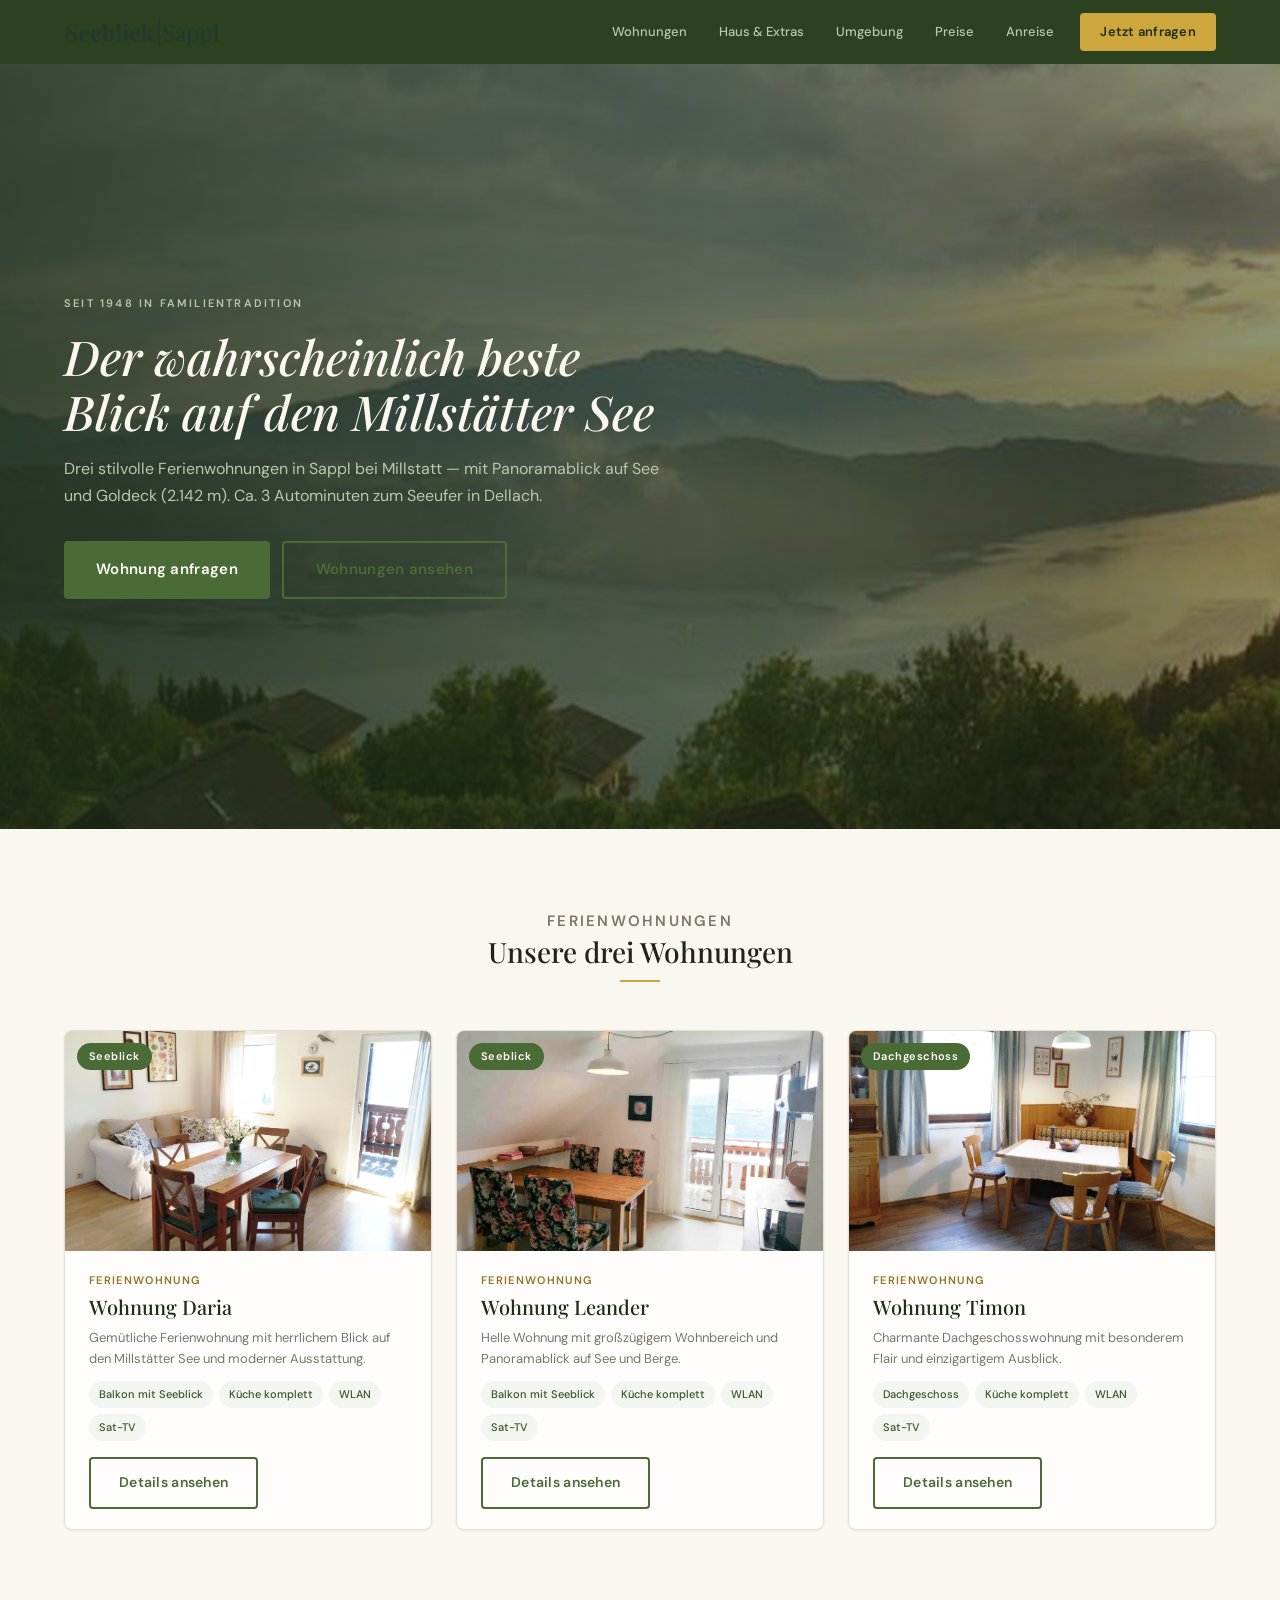
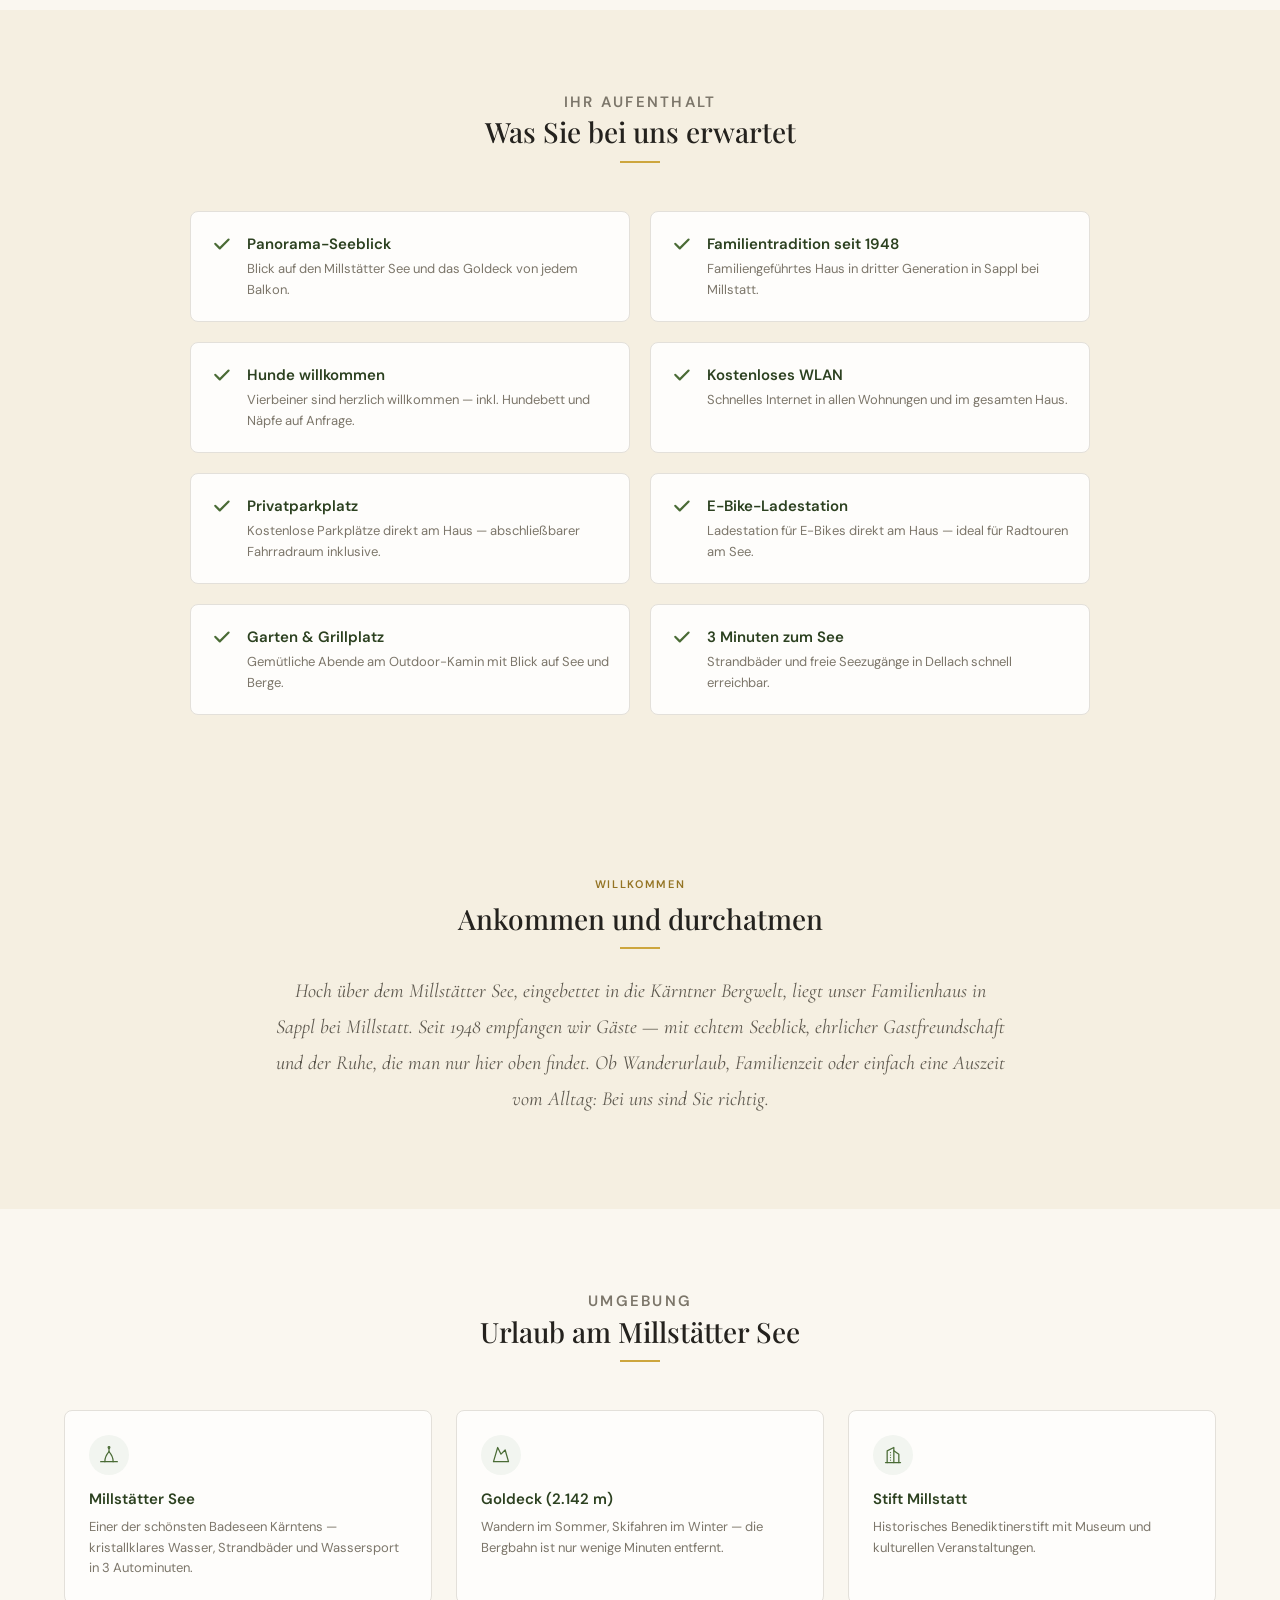
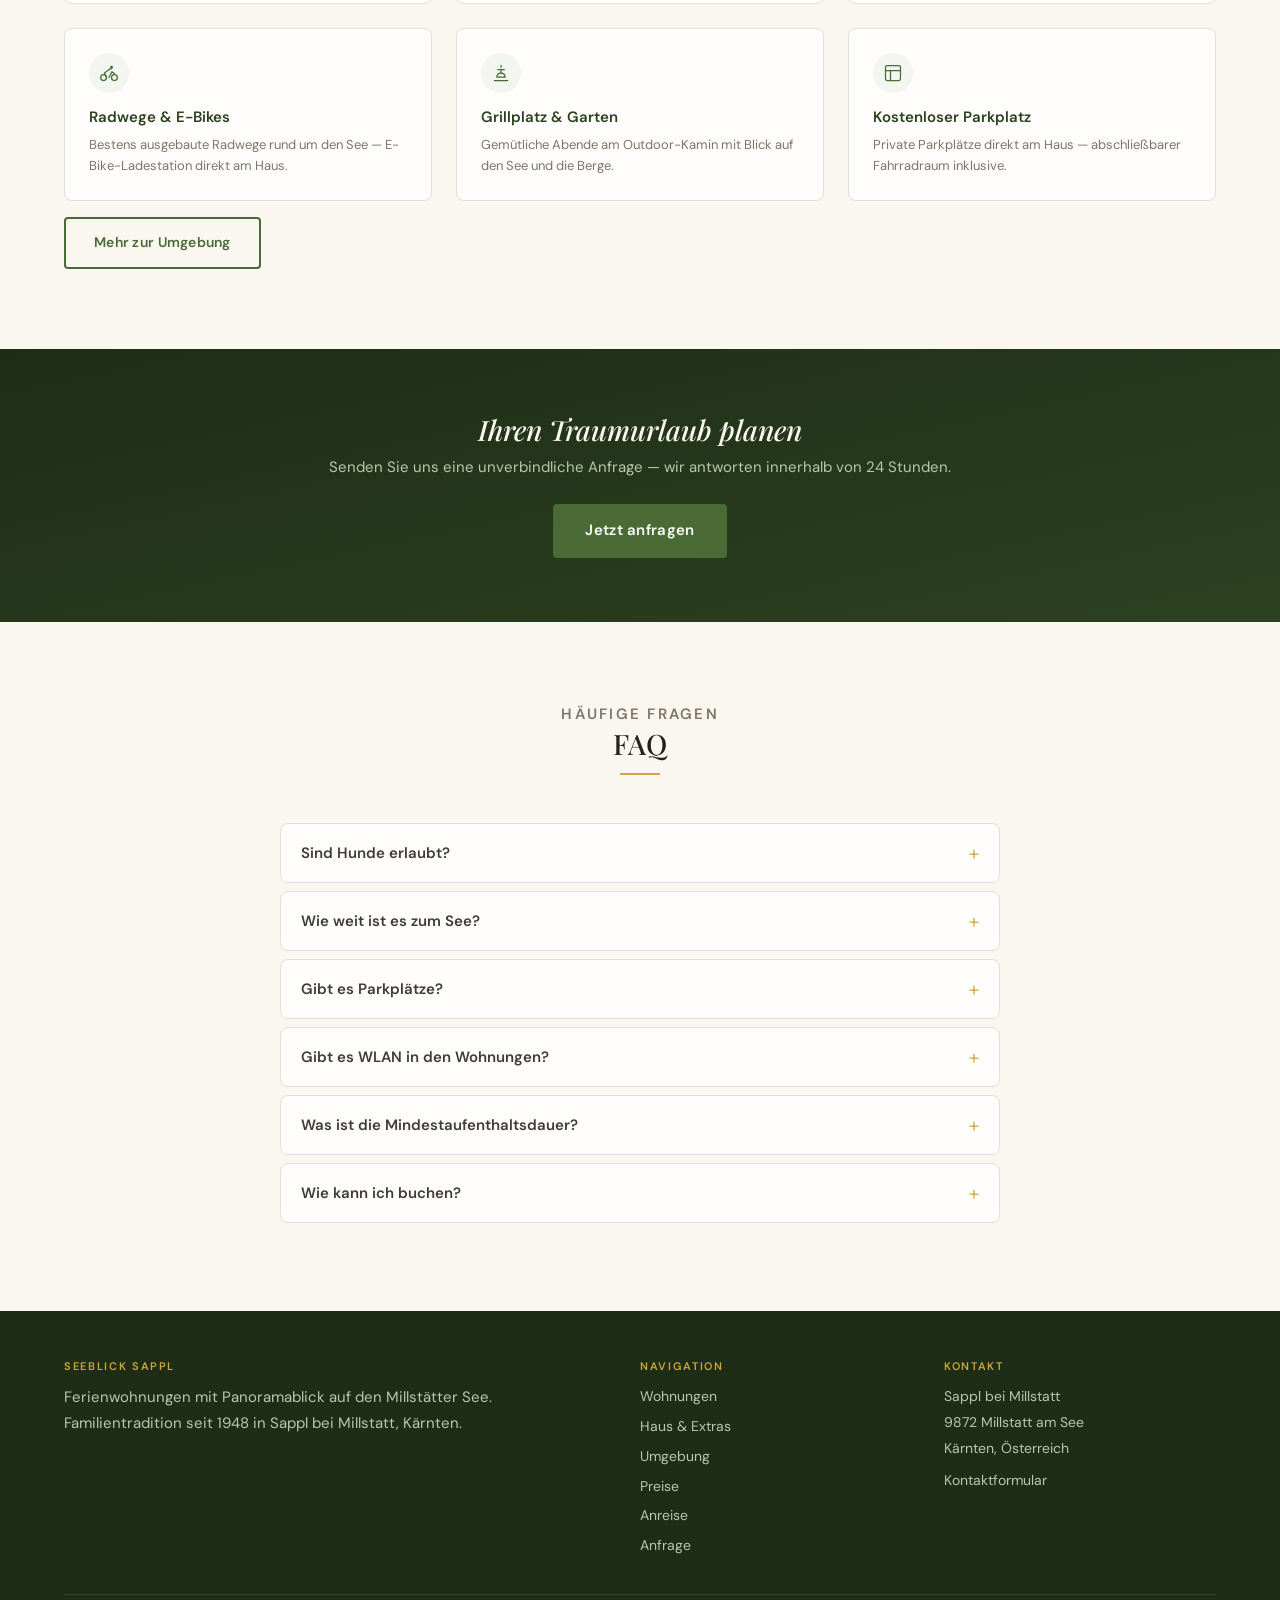
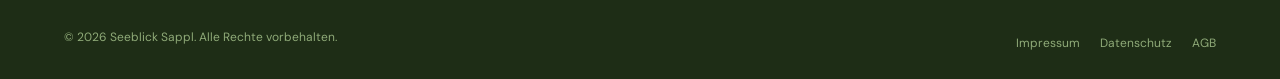
==== commit 65a2b4c5: "Add logo, lightbox navigation, scroll-to-top, and form improvements - Replace text logo with image l" ====
--- a/index.html
+++ b/index.html
@@ -15,6 +15,8 @@
   <link rel="preconnect" href="https://fonts.gstatic.com" crossorigin>
   <link href="https://fonts.googleapis.com/css2?family=Cormorant+Garamond:ital,wght@0,400;0,500;0,600;1,400;1,500&family=DM+Sans:ital,wght@0,300;0,400;0,500;0,600;0,700;1,400&family=Playfair+Display:ital,wght@0,400;0,500;0,600;0,700;1,400;1,500&display=swap" rel="stylesheet">
   <link rel="stylesheet" href="css/style.css">
+  <link rel="icon" type="image/png" href="seeblick-logo.png">
+  <meta property="og:image" content="https://seeblick-sappl.at/seeblick-logo.png">
   <script type="application/ld+json">
   {
     "@context": "https://schema.org",
@@ -43,7 +45,7 @@
   <!-- Header -->
   <header class="header">
     <div class="header__inner">
-      <a href="index.html" class="header__logo">Seeblick Sappl</a>
+      <a href="index.html" class="header__logo"><img src="seeblick-logo.png" alt="Seeblick Sappl" class="header__logo-img"></a>
       <nav class="nav" aria-label="Hauptnavigation">
         <a href="wohnungen/index.html" class="nav__link">Wohnungen</a>
         <a href="haus-und-extras.html" class="nav__link">Haus &amp; Extras</a>
@@ -385,6 +387,7 @@
             <li><a href="haus-und-extras.html">Haus &amp; Extras</a></li>
             <li><a href="umgebung.html">Umgebung</a></li>
             <li><a href="preise.html">Preise</a></li>
+            <li><a href="anreise.html">Anreise</a></li>
             <li><a href="anfrage.html">Anfrage</a></li>
           </ul>
         </div>
@@ -409,6 +412,7 @@
     </div>
   </footer>
 
+  <button class="scroll-top" aria-label="Nach oben">&#8593;</button>
   <script src="js/main.js"></script>
 </body>
 </html>
--- a/css/style.css
+++ b/css/style.css
@@ -336,14 +336,15 @@
 }
 
 .header__logo {
-  font-family: var(--font-display);
-  font-size: 18px;
-  font-weight: 500;
-  color: var(--cream-100);
+  display: flex;
+  align-items: center;
   text-decoration: none;
 }
 
-.header__logo:hover { color: var(--gold-400); }
+.header__logo-img {
+  height: 40px;
+  width: auto;
+}
 
 .nav {
   display: flex;
@@ -1008,12 +1009,50 @@
   color: var(--cream-100);
   font-size: 28px;
   cursor: pointer;
+  z-index: 2001;
 }
 
 .lightbox__content {
-  max-width: 90%;
+  max-width: 85%;
   max-height: 85vh;
   border-radius: var(--radius-sm);
+}
+
+.lightbox__prev,
+.lightbox__next {
+  position: absolute;
+  top: 50%;
+  transform: translateY(-50%);
+  background: rgba(255,255,255,0.15);
+  border: none;
+  color: var(--cream-100);
+  font-size: 24px;
+  width: 48px;
+  height: 48px;
+  border-radius: 50%;
+  cursor: pointer;
+  transition: background 0.2s;
+  display: flex;
+  align-items: center;
+  justify-content: center;
+}
+
+.lightbox__prev:hover,
+.lightbox__next:hover {
+  background: rgba(255,255,255,0.3);
+}
+
+.lightbox__prev { left: 16px; }
+.lightbox__next { right: 16px; }
+
+.lightbox__counter {
+  position: absolute;
+  bottom: 20px;
+  left: 50%;
+  transform: translateX(-50%);
+  color: var(--cream-100);
+  font-size: 13px;
+  opacity: 0.8;
 }
 
 /* --- Activity Cards --- */
@@ -1358,9 +1397,52 @@
   .footer__legal { justify-content: center; }
 }
 
+/* --- Scroll to Top --- */
+.scroll-top {
+  position: fixed;
+  bottom: 24px;
+  right: 24px;
+  width: 44px;
+  height: 44px;
+  background: var(--forest-600);
+  color: var(--cream-100);
+  border: none;
+  border-radius: 50%;
+  font-size: 20px;
+  cursor: pointer;
+  opacity: 0;
+  visibility: hidden;
+  transition: opacity 0.3s, visibility 0.3s, background 0.2s;
+  z-index: 900;
+  display: flex;
+  align-items: center;
+  justify-content: center;
+}
+
+.scroll-top.visible {
+  opacity: 1;
+  visibility: visible;
+}
+
+.scroll-top:hover {
+  background: var(--forest-500);
+}
+
+/* --- Form Errors --- */
+.input--error {
+  border-color: var(--error) !important;
+}
+
+.form-error {
+  display: block;
+  color: var(--error);
+  font-size: 12px;
+  margin-top: 4px;
+}
+
 /* --- Print --- */
 @media print {
-  .header, .footer, .mobile-nav, .cta-banner { display: none; }
+  .header, .footer, .mobile-nav, .cta-banner, .scroll-top { display: none; }
   body { background: white; }
   .hero { min-height: auto; padding: 24px 0; }
 }
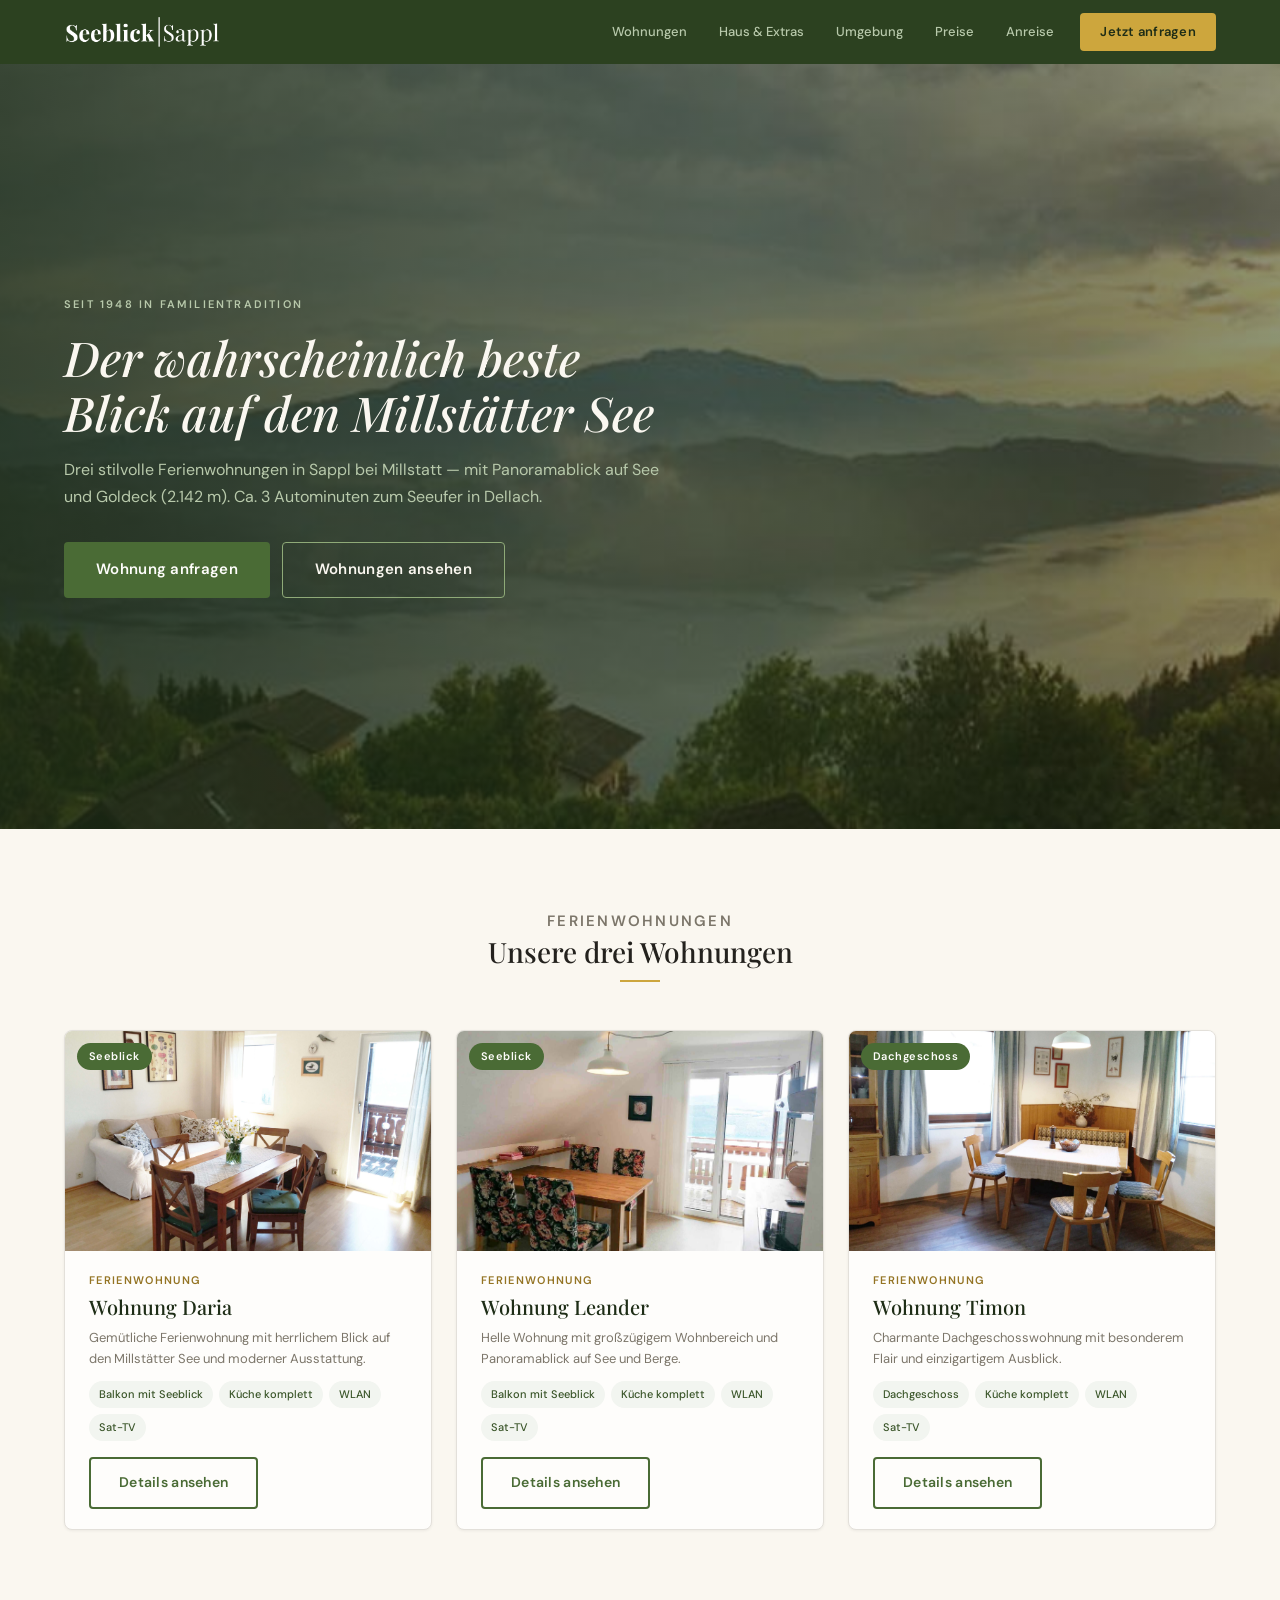
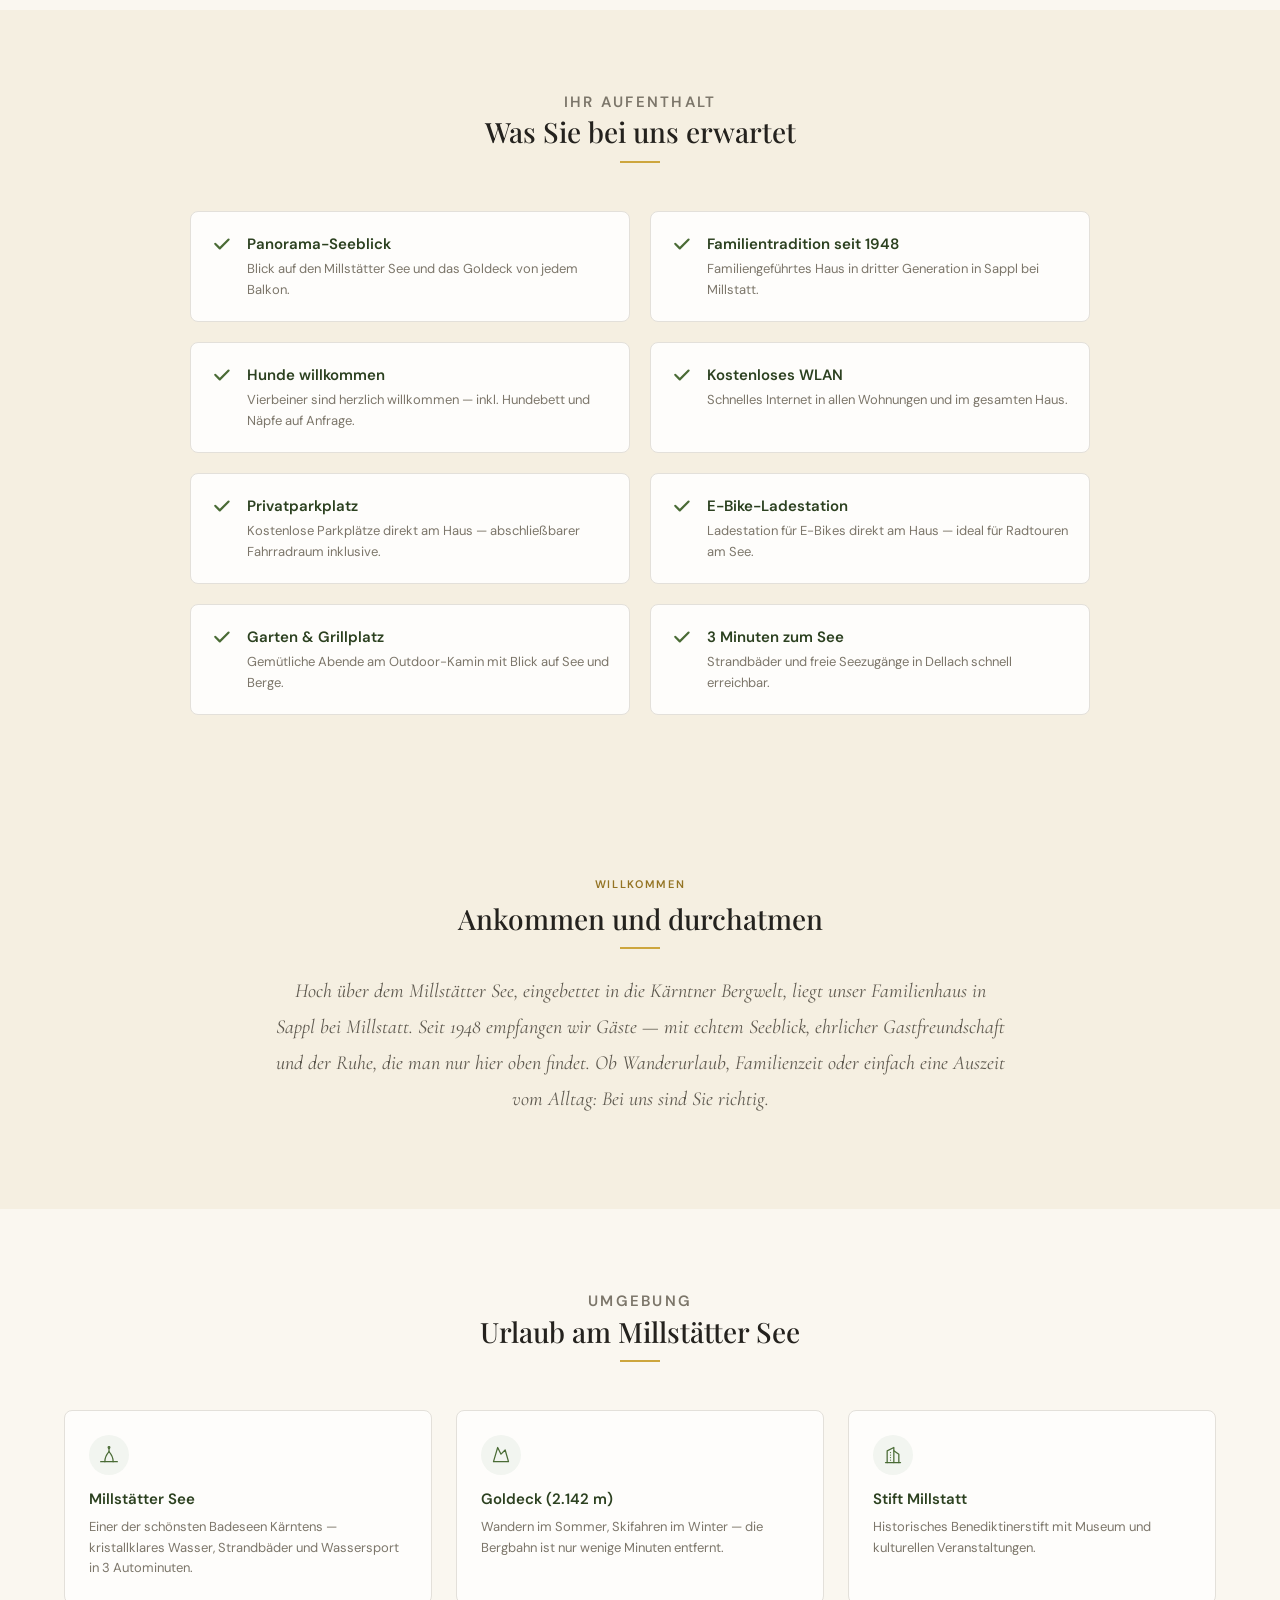
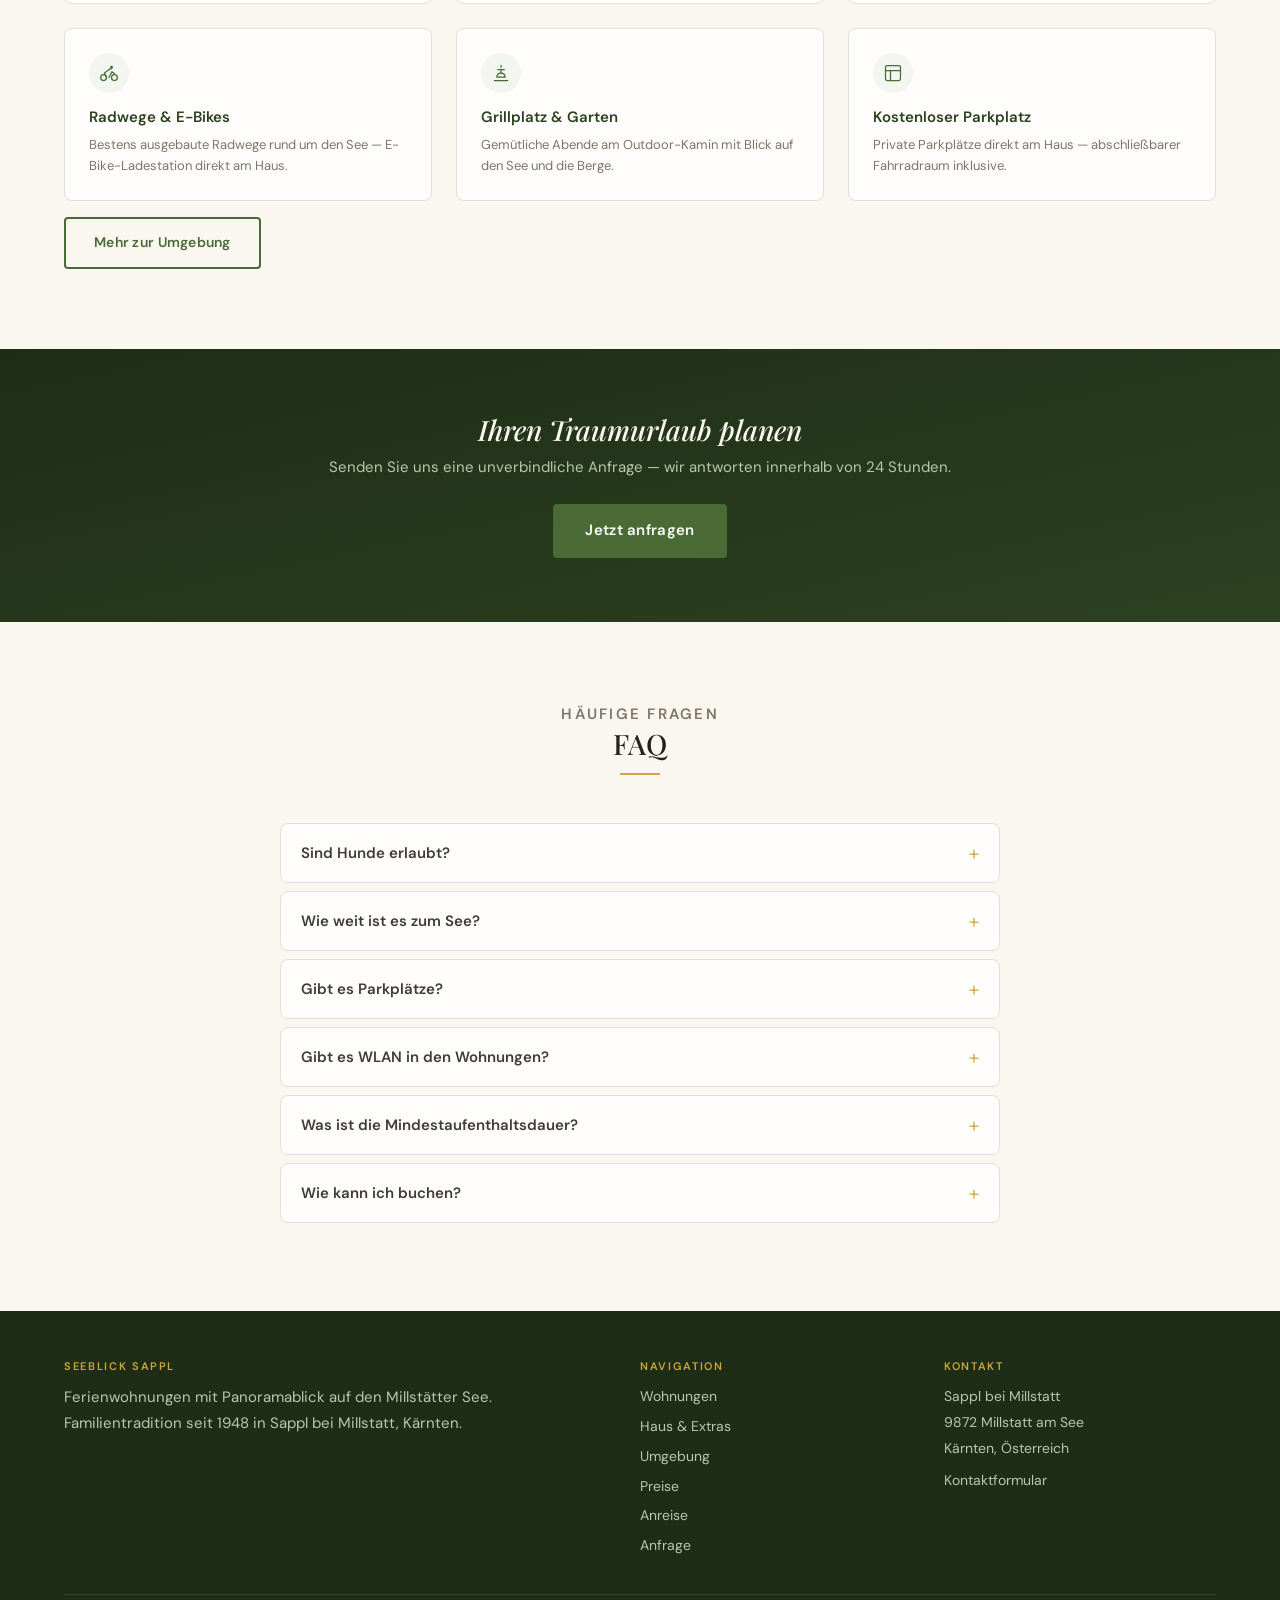
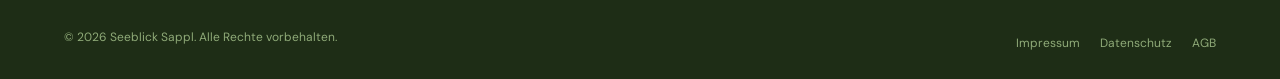
==== commit 08f13e35: "Update Impressum/Datenschutz mit Betreiberdaten, Hero-Button und Platzhalter bereinigen - Impressum:" ====
--- a/index.html
+++ b/index.html
@@ -15,7 +15,7 @@
   <link rel="preconnect" href="https://fonts.gstatic.com" crossorigin>
   <link href="https://fonts.googleapis.com/css2?family=Cormorant+Garamond:ital,wght@0,400;0,500;0,600;1,400;1,500&family=DM+Sans:ital,wght@0,300;0,400;0,500;0,600;0,700;1,400&family=Playfair+Display:ital,wght@0,400;0,500;0,600;0,700;1,400;1,500&display=swap" rel="stylesheet">
   <link rel="stylesheet" href="css/style.css">
-  <link rel="icon" type="image/png" href="seeblick-logo.png">
+  <link rel="icon" type="image/svg+xml" href="favicon.svg">
   <meta property="og:image" content="https://seeblick-sappl.at/seeblick-logo.png">
   <script type="application/ld+json">
   {
@@ -81,7 +81,7 @@
         <p class="hero__subtitle">Drei stilvolle Ferienwohnungen in Sappl bei Millstatt — mit Panoramablick auf See und Goldeck (2.142 m). Ca. 3 Autominuten zum Seeufer in Dellach.</p>
         <div class="hero__buttons">
           <a href="anfrage.html" class="btn btn--primary btn--lg">Wohnung anfragen</a>
-          <a href="wohnungen/index.html" class="btn btn--outline btn--lg">Wohnungen ansehen</a>
+          <a href="wohnungen/index.html" class="btn btn--outline-light btn--lg">Wohnungen ansehen</a>
         </div>
       </div>
     </div>
--- a/css/style.css
+++ b/css/style.css
@@ -344,6 +344,7 @@
 .header__logo-img {
   height: 40px;
   width: auto;
+  filter: brightness(0) invert(1);
 }
 
 .nav {
@@ -508,21 +509,34 @@
 
 /* --- Page Hero (subpages) --- */
 .page-hero {
-  padding: 80px 0 40px;
-  background: linear-gradient(168deg, var(--forest-800) 0%, var(--forest-700) 100%);
-  color: var(--cream-100);
+  padding: 32px 0 20px;
+  background: var(--cream-200);
   margin-top: var(--header-height);
+  border-bottom: 1px solid var(--stone-200);
 }
 
 .page-hero h1 {
-  color: var(--cream-100);
-  font-style: italic;
-  margin-bottom: 8px;
+  color: var(--stone-900);
+  font-family: 'Cormorant Garamond', Georgia, serif;
+  font-weight: 500;
+  font-style: normal;
+  letter-spacing: 0.02em;
+  margin-bottom: 4px;
+  font-size: clamp(24px, 3.5vw, 34px);
+}
+
+.page-hero h1::after {
+  content: '';
+  display: block;
+  width: 40px;
+  height: 2px;
+  background: var(--gold-400);
+  margin-top: 10px;
 }
 
 .page-hero p {
-  color: var(--forest-200);
-  font-size: 15px;
+  color: var(--stone-500);
+  font-size: 14px;
 }
 
 /* Breadcrumb */
@@ -985,6 +999,106 @@
   width: 100%;
   height: 100%;
   object-fit: cover;
+}
+
+/* --- Gallery Featured (Airbnb-Style) --- */
+.gallery-featured {
+  display: grid;
+  grid-template-columns: 2fr 1fr;
+  grid-template-rows: 1fr 1fr;
+  gap: 8px;
+  border-radius: var(--radius-lg);
+  overflow: hidden;
+}
+
+.gallery-featured .gallery-item {
+  border-radius: 0;
+  border: none;
+}
+
+.gallery-featured__main {
+  grid-row: 1 / 3;
+  aspect-ratio: auto;
+}
+
+.gallery-featured__rest {
+  display: grid;
+  grid-template-columns: repeat(auto-fill, minmax(140px, 1fr));
+  gap: 8px;
+  margin-top: 8px;
+}
+
+.gallery-featured__rest .gallery-item {
+  aspect-ratio: 4/3;
+}
+
+/* --- Quick Facts --- */
+.quick-facts {
+  display: flex;
+  flex-wrap: wrap;
+  gap: 8px;
+  padding: 20px 0;
+  border-bottom: 1px solid var(--stone-200);
+  margin-bottom: 32px;
+}
+
+.quick-facts .tag {
+  font-size: 12px;
+  padding: 6px 14px;
+  font-weight: 600;
+}
+
+/* --- Amenity Tags --- */
+.amenity-tags {
+  display: flex;
+  flex-wrap: wrap;
+  gap: 8px;
+  margin-bottom: 24px;
+}
+
+.amenity-tags .tag {
+  font-size: 12px;
+  padding: 6px 12px;
+}
+
+/* --- Apartment Links (Mini Cards) --- */
+.apartment-links {
+  display: flex;
+  gap: 12px;
+  margin-top: 24px;
+  padding-top: 24px;
+  border-top: 1px solid var(--stone-200);
+}
+
+.apartment-links__card {
+  flex: 1;
+  display: flex;
+  flex-direction: column;
+  gap: 4px;
+  padding: 16px;
+  background: var(--cream-50);
+  border: 1px solid var(--stone-200);
+  border-radius: var(--radius-md);
+  text-decoration: none;
+  transition: box-shadow 0.2s, transform 0.2s;
+}
+
+.apartment-links__card:hover {
+  box-shadow: var(--shadow-card);
+  transform: translateY(-2px);
+}
+
+.apartment-links__card strong {
+  font-family: var(--font-display);
+  font-size: 15px;
+  font-weight: 500;
+  color: var(--forest-700);
+}
+
+.apartment-links__card span {
+  font-size: 12px;
+  color: var(--stone-600);
+  line-height: 1.4;
 }
 
 /* --- Lightbox --- */
@@ -1069,6 +1183,7 @@
   overflow: hidden;
   box-shadow: var(--shadow-subtle);
   transition: box-shadow 0.2s;
+  padding: 24px;
 }
 
 .activity-card:hover {
@@ -1112,6 +1227,7 @@
 
 /* --- Map --- */
 .map-container {
+  position: relative;
   border-radius: var(--radius-md);
   overflow: hidden;
   height: 380px;
@@ -1122,6 +1238,48 @@
   width: 100%;
   height: 100%;
   border: 0;
+}
+
+.map-consent {
+  position: absolute;
+  inset: 0;
+  display: flex;
+  flex-direction: column;
+  align-items: center;
+  justify-content: center;
+  gap: 12px;
+  background: var(--stone-100);
+  padding: 24px;
+  text-align: center;
+  z-index: 1;
+}
+
+.map-consent.hidden { display: none; }
+
+.map-consent__text {
+  max-width: 400px;
+  font-size: 14px;
+  color: var(--stone-600);
+  line-height: 1.5;
+}
+
+.map-consent__btn {
+  background: var(--forest-600);
+  color: var(--cream-100);
+  border: none;
+  padding: 10px 24px;
+  border-radius: var(--radius-sm);
+  font-size: 14px;
+  font-weight: 500;
+  cursor: pointer;
+  transition: background 0.2s;
+}
+
+.map-consent__btn:hover { background: var(--forest-500); }
+
+.map-consent__link {
+  font-size: 12px;
+  color: var(--stone-500);
 }
 
 /* --- FAQ --- */
@@ -1237,36 +1395,20 @@
   margin-bottom: 0;
 }
 
-/* --- Apartment Hero Image --- */
-.apartment-hero-img {
-  padding: 32px 0 0;
-}
-
-.apartment-hero-img img {
-  width: 100%;
-  max-height: 480px;
-  object-fit: cover;
-  border-radius: var(--radius-lg);
-  box-shadow: var(--shadow-card);
-}
-
 /* --- Apartment Detail --- */
 .apartment-detail {
-  display: grid;
-  grid-template-columns: 1fr 1fr;
-  gap: 32px;
-  align-items: start;
-}
-
-.apartment-detail__info .label {
+  max-width: 900px;
+}
+
+.apartment-detail .label {
   margin-bottom: 4px;
 }
 
-.apartment-detail__info h2 {
+.apartment-detail h2 {
   font-style: italic;
 }
 
-.apartment-detail__info .accent-line {
+.apartment-detail .accent-line {
   margin: 8px 0 16px;
 }
 
@@ -1376,13 +1518,17 @@
   .container { padding: 0 16px; }
   .section { padding: 48px 0; }
   .form-row { grid-template-columns: 1fr; }
-  .apartment-detail { grid-template-columns: 1fr; }
   .footer__grid { grid-template-columns: 1fr; gap: 24px; }
   .hero { min-height: 75vh; }
   .hero__title { font-size: clamp(28px, 6vw, 36px); }
   .gallery-grid { grid-template-columns: 1fr 1fr; }
+  .gallery-featured { grid-template-columns: 1fr 1fr; grid-template-rows: auto auto auto; }
+  .gallery-featured__main { grid-column: 1 / -1; grid-row: auto; aspect-ratio: 16/9; }
+  .gallery-featured__rest { grid-template-columns: repeat(auto-fill, minmax(120px, 1fr)); }
+  .apartment-links { flex-direction: column; }
   .usp-row { margin-top: -32px; }
   .form-card { padding: 20px; }
+  .page-hero { padding: 24px 0 16px; }
 }
 
 @media (max-width: 480px) {
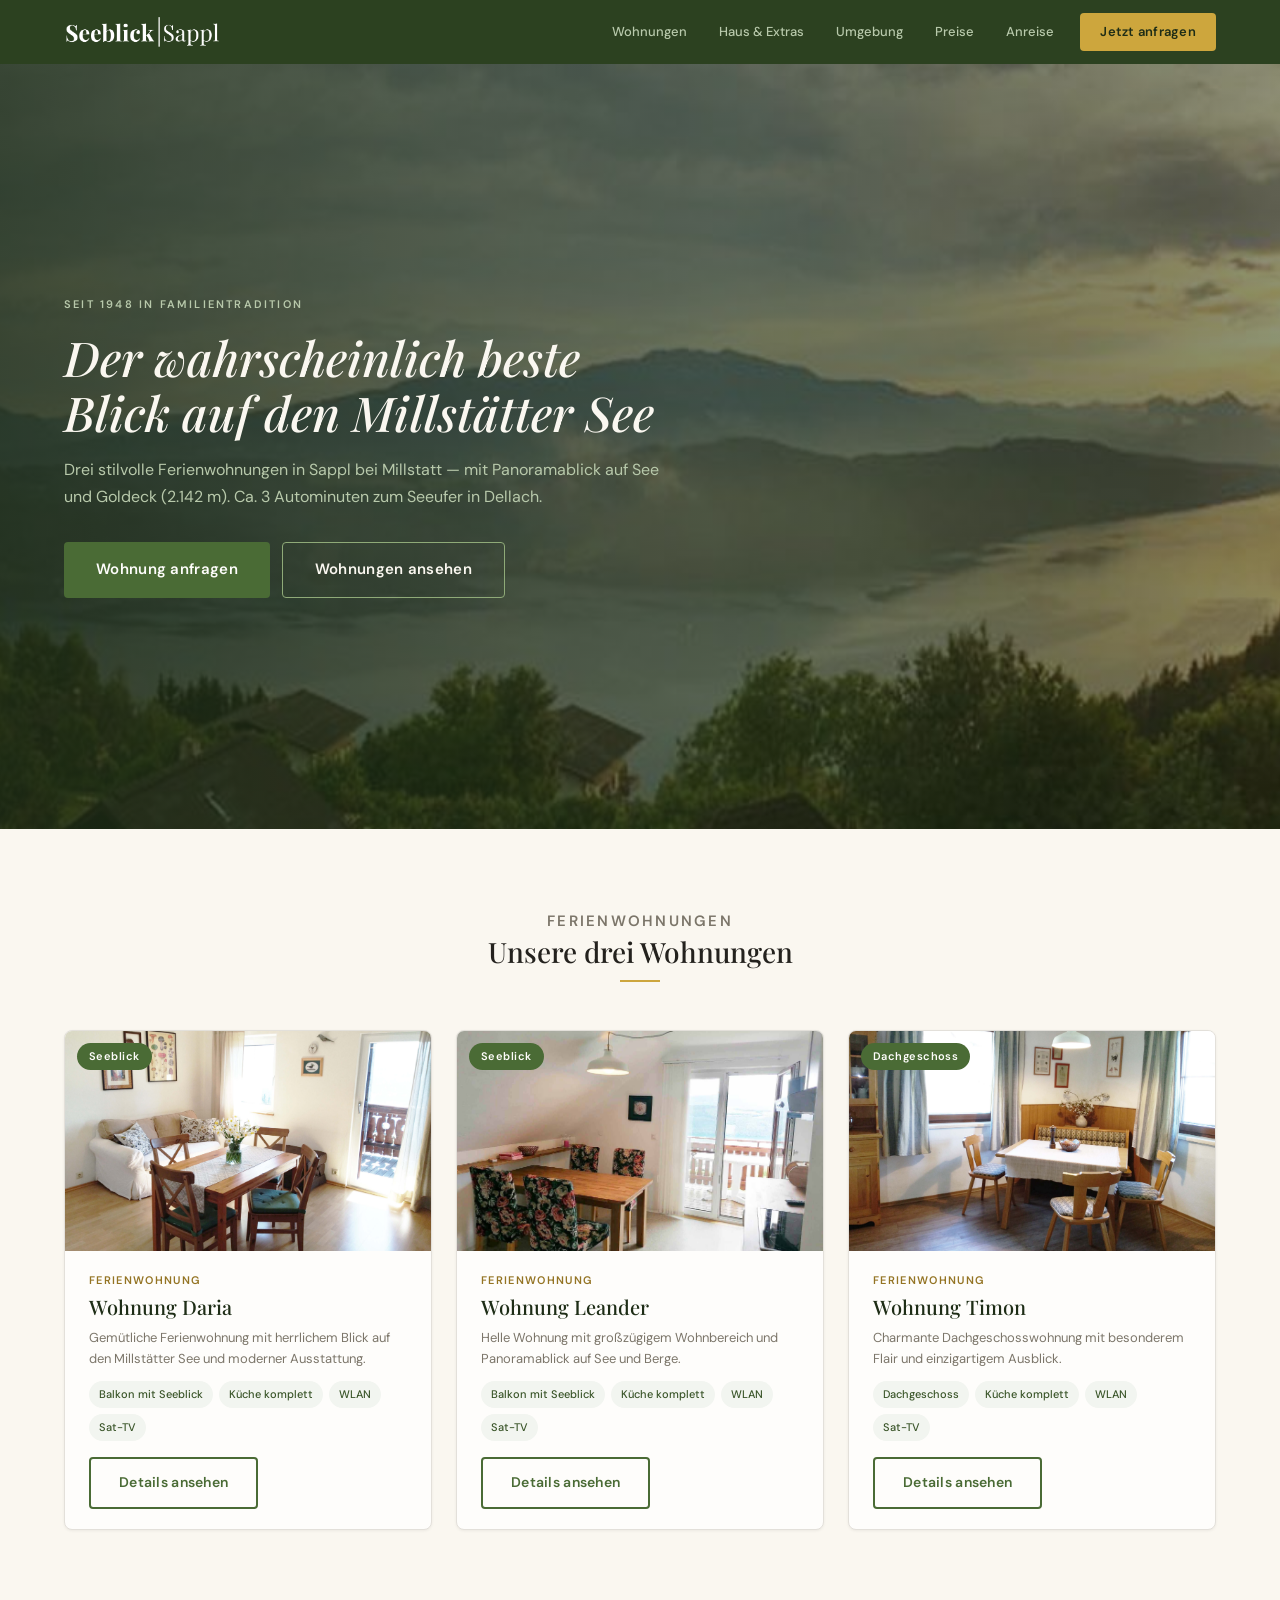
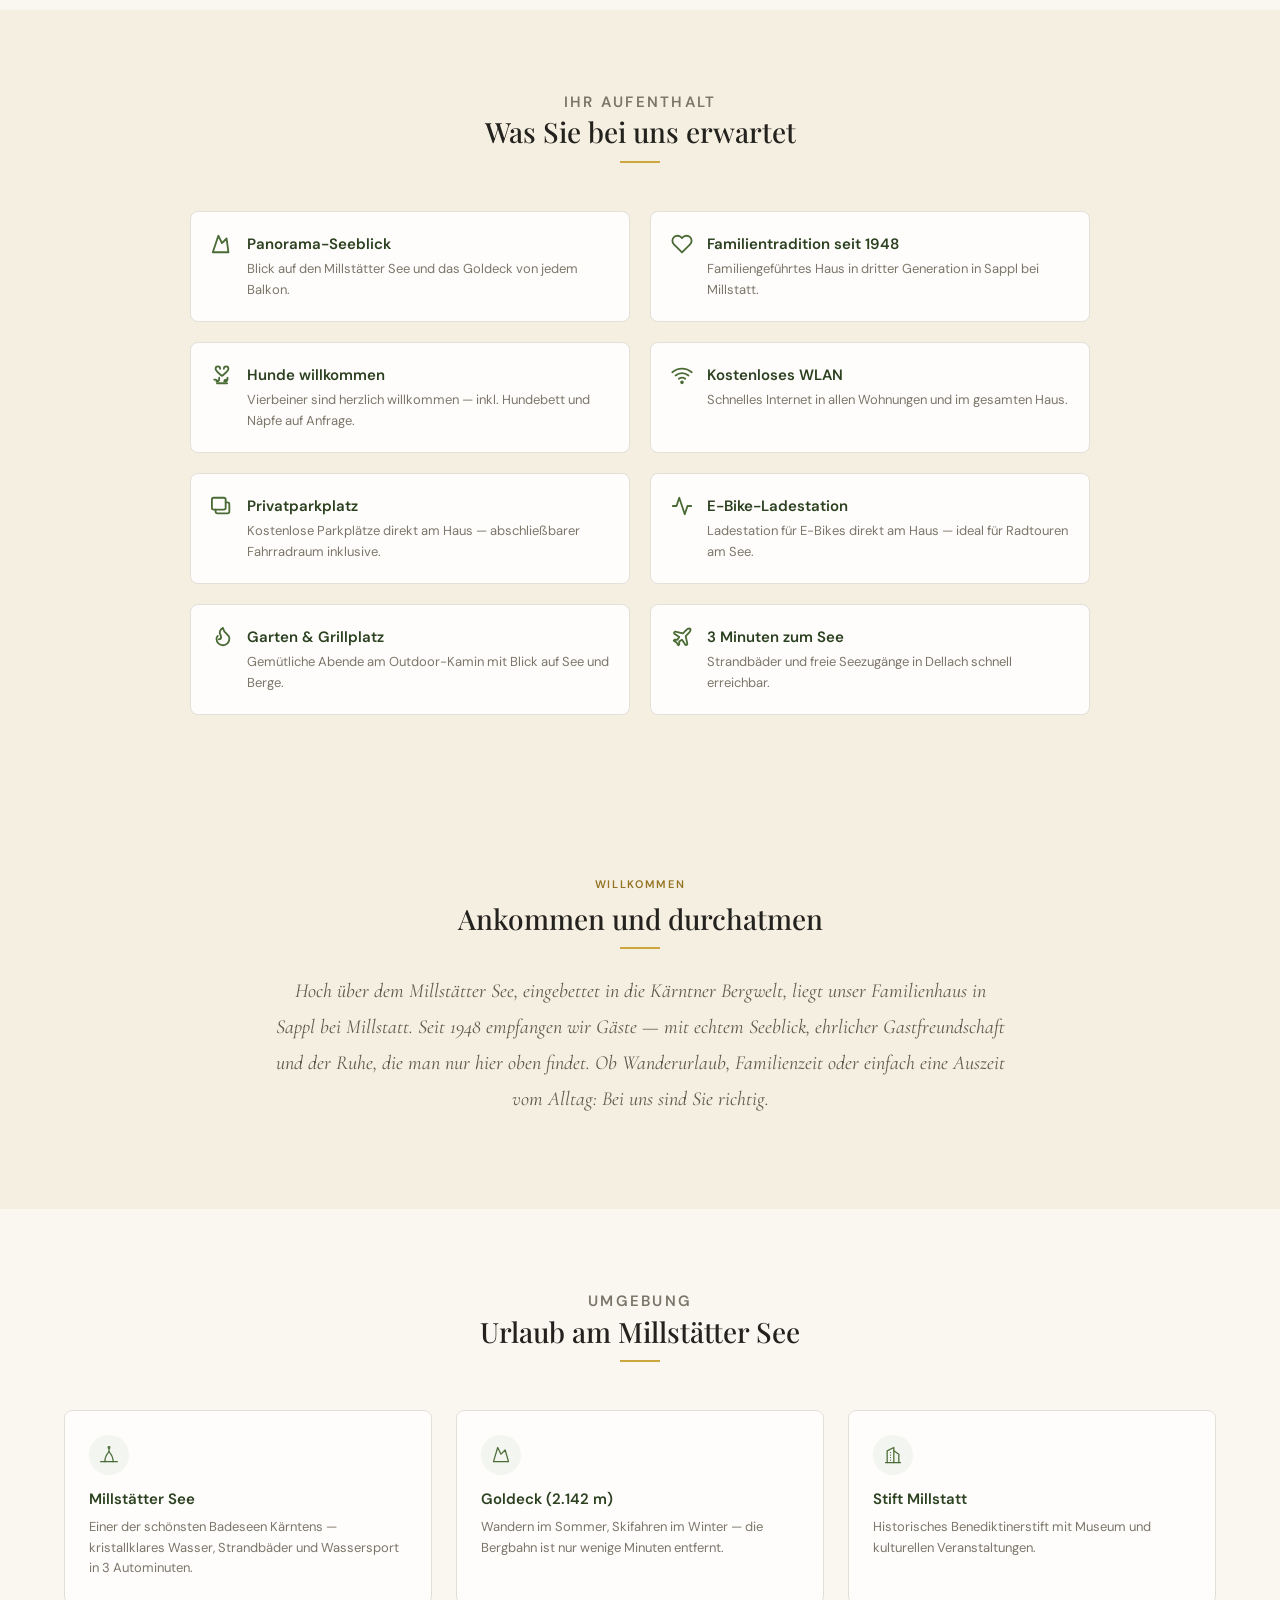
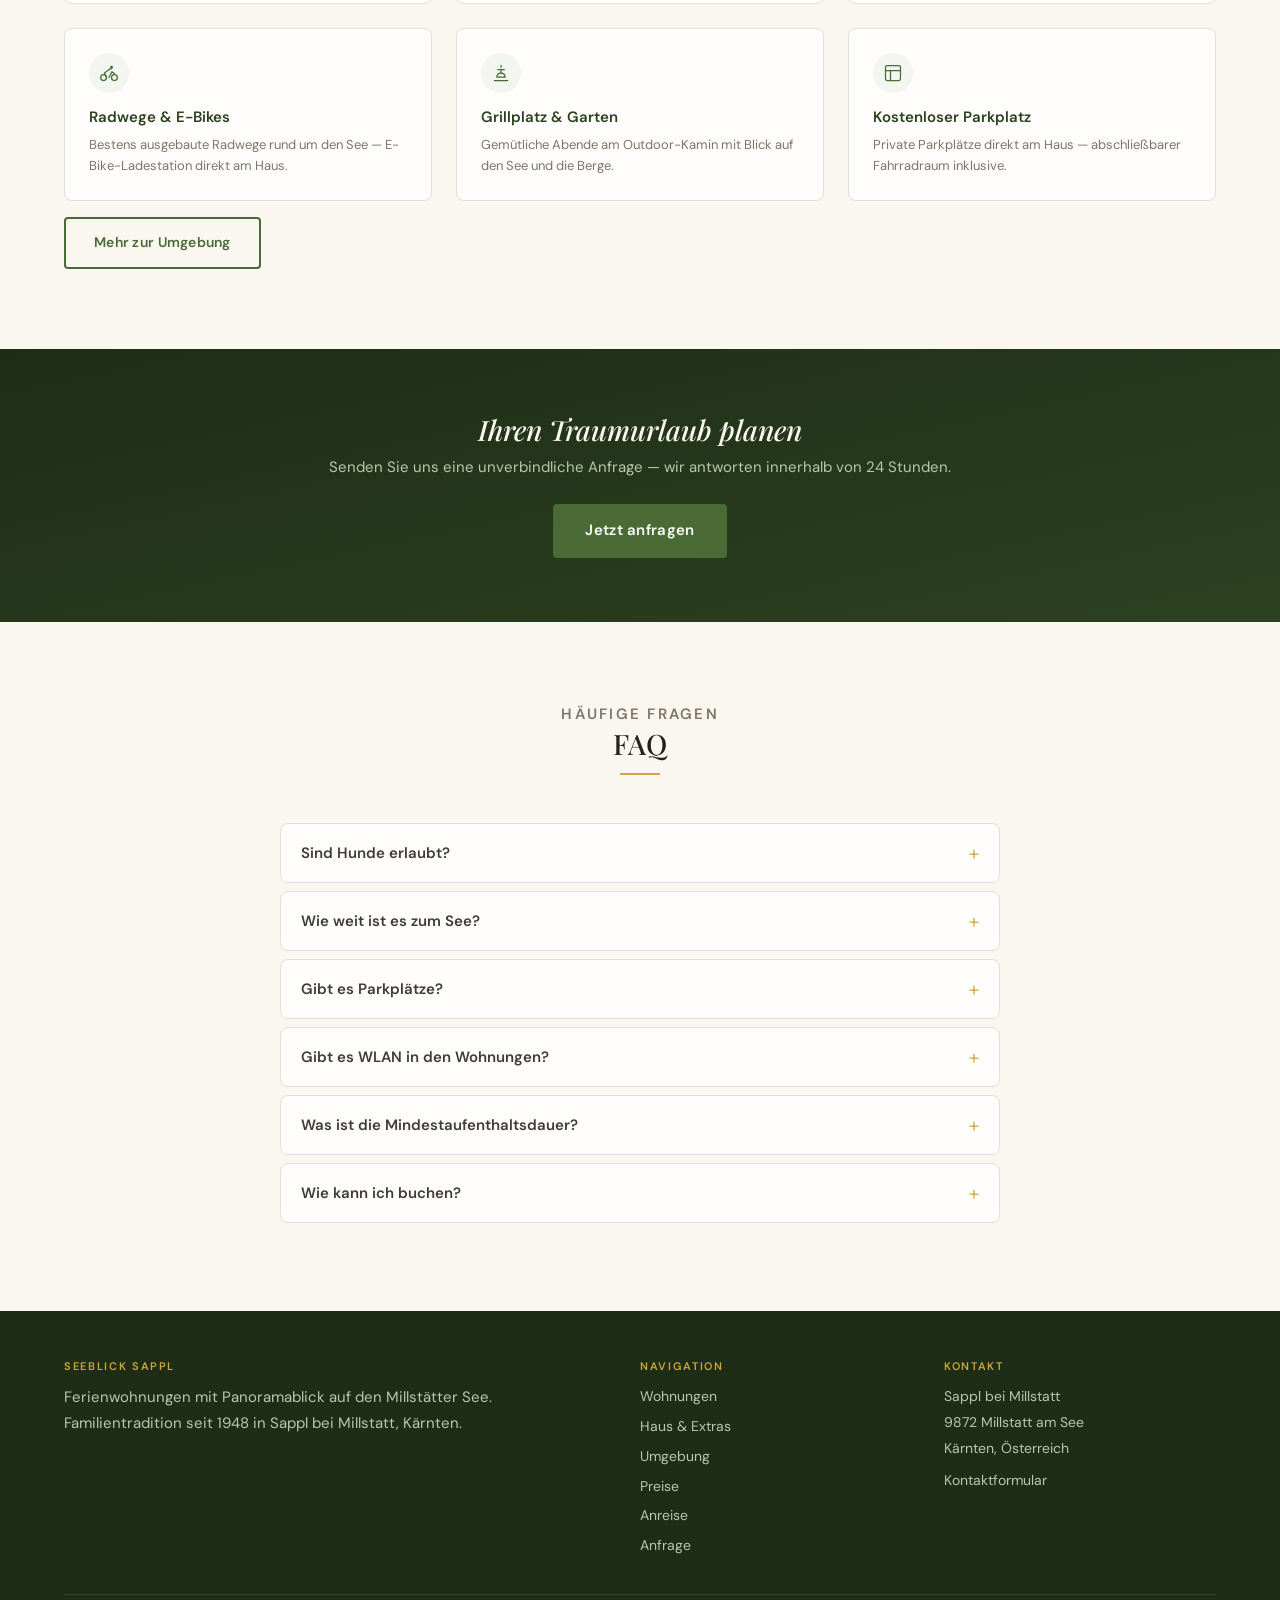
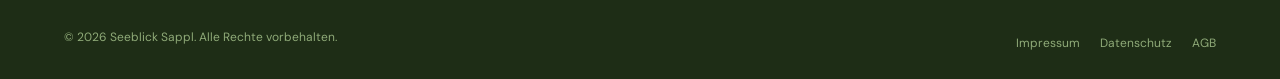
==== commit 6e522acc: "Modernize page-hero banner and resolve apartment page duplication - Page-hero: cream background, red" ====
--- a/index.html
+++ b/index.html
@@ -161,56 +161,56 @@
       </div>
       <ul class="checklist-grid">
         <li class="checklist-item">
-          <svg class="checklist-item__icon" viewBox="0 0 20 20" fill="none"><path d="M16.7 5.3a1 1 0 0 1 0 1.4l-8 8a1 1 0 0 1-1.4 0l-4-4a1 1 0 1 1 1.4-1.4L8 12.58l7.3-7.3a1 1 0 0 1 1.4 0Z" fill="currentColor"/></svg>
+          <svg class="checklist-item__icon" viewBox="0 0 24 24" fill="none" stroke="currentColor" stroke-width="2" stroke-linecap="round" stroke-linejoin="round"><path d="M8 3l4 8 5-5 2 15H2L8 3z"/></svg>
           <div>
             <p class="checklist-item__title">Panorama-Seeblick</p>
             <p class="checklist-item__text">Blick auf den Millstätter See und das Goldeck von jedem Balkon.</p>
           </div>
         </li>
         <li class="checklist-item">
-          <svg class="checklist-item__icon" viewBox="0 0 20 20" fill="none"><path d="M16.7 5.3a1 1 0 0 1 0 1.4l-8 8a1 1 0 0 1-1.4 0l-4-4a1 1 0 1 1 1.4-1.4L8 12.58l7.3-7.3a1 1 0 0 1 1.4 0Z" fill="currentColor"/></svg>
+          <svg class="checklist-item__icon" viewBox="0 0 24 24" fill="none" stroke="currentColor" stroke-width="2" stroke-linecap="round" stroke-linejoin="round"><path d="M20.84 4.61a5.5 5.5 0 0 0-7.78 0L12 5.67l-1.06-1.06a5.5 5.5 0 0 0-7.78 7.78L12 21.23l8.84-8.84a5.5 5.5 0 0 0 0-7.78z"/></svg>
           <div>
             <p class="checklist-item__title">Familientradition seit 1948</p>
             <p class="checklist-item__text">Familiengeführtes Haus in dritter Generation in Sappl bei Millstatt.</p>
           </div>
         </li>
         <li class="checklist-item">
-          <svg class="checklist-item__icon" viewBox="0 0 20 20" fill="none"><path d="M16.7 5.3a1 1 0 0 1 0 1.4l-8 8a1 1 0 0 1-1.4 0l-4-4a1 1 0 1 1 1.4-1.4L8 12.58l7.3-7.3a1 1 0 0 1 1.4 0Z" fill="currentColor"/></svg>
+          <svg class="checklist-item__icon" viewBox="0 0 24 24" fill="none" stroke="currentColor" stroke-width="2" stroke-linecap="round" stroke-linejoin="round"><path d="M10 5.172C10 3.782 8.884 2.5 7.5 2.5S5 3.782 5 5.172c0 2.828 4.5 5.328 7 7.828 2.5-2.5 7-5 7-7.828C19 3.782 17.884 2.5 16.5 2.5S14 3.782 14 5.172"/><path d="M3.5 17h1a2 2 0 0 1 2 2H6a3 3 0 0 0 3-3v-1"/><path d="M17.5 17h-1a2 2 0 0 0-2 2h.5a3 3 0 0 0 3-3v-1"/><path d="M6.5 21h11"/></svg>
           <div>
             <p class="checklist-item__title">Hunde willkommen</p>
             <p class="checklist-item__text">Vierbeiner sind herzlich willkommen — inkl. Hundebett und Näpfe auf Anfrage.</p>
           </div>
         </li>
         <li class="checklist-item">
-          <svg class="checklist-item__icon" viewBox="0 0 20 20" fill="none"><path d="M16.7 5.3a1 1 0 0 1 0 1.4l-8 8a1 1 0 0 1-1.4 0l-4-4a1 1 0 1 1 1.4-1.4L8 12.58l7.3-7.3a1 1 0 0 1 1.4 0Z" fill="currentColor"/></svg>
+          <svg class="checklist-item__icon" viewBox="0 0 24 24" fill="none" stroke="currentColor" stroke-width="2" stroke-linecap="round" stroke-linejoin="round"><path d="M5 12.55a11 11 0 0 1 14.08 0"/><path d="M1.42 9a16 16 0 0 1 21.16 0"/><path d="M8.53 16.11a6 6 0 0 1 6.95 0"/><circle cx="12" cy="20" r="1"/></svg>
           <div>
             <p class="checklist-item__title">Kostenloses WLAN</p>
             <p class="checklist-item__text">Schnelles Internet in allen Wohnungen und im gesamten Haus.</p>
           </div>
         </li>
         <li class="checklist-item">
-          <svg class="checklist-item__icon" viewBox="0 0 20 20" fill="none"><path d="M16.7 5.3a1 1 0 0 1 0 1.4l-8 8a1 1 0 0 1-1.4 0l-4-4a1 1 0 1 1 1.4-1.4L8 12.58l7.3-7.3a1 1 0 0 1 1.4 0Z" fill="currentColor"/></svg>
+          <svg class="checklist-item__icon" viewBox="0 0 24 24" fill="none" stroke="currentColor" stroke-width="2" stroke-linecap="round" stroke-linejoin="round"><rect x="1" y="3" width="15" height="13" rx="2"/><path d="M16 8h2a2 2 0 0 1 2 2v8a2 2 0 0 1-2 2H7a2 2 0 0 1-2-2v-2"/></svg>
           <div>
             <p class="checklist-item__title">Privatparkplatz</p>
             <p class="checklist-item__text">Kostenlose Parkplätze direkt am Haus — abschließbarer Fahrradraum inklusive.</p>
           </div>
         </li>
         <li class="checklist-item">
-          <svg class="checklist-item__icon" viewBox="0 0 20 20" fill="none"><path d="M16.7 5.3a1 1 0 0 1 0 1.4l-8 8a1 1 0 0 1-1.4 0l-4-4a1 1 0 1 1 1.4-1.4L8 12.58l7.3-7.3a1 1 0 0 1 1.4 0Z" fill="currentColor"/></svg>
+          <svg class="checklist-item__icon" viewBox="0 0 24 24" fill="none" stroke="currentColor" stroke-width="2" stroke-linecap="round" stroke-linejoin="round"><path d="M22 12h-4l-3 9L9 3l-3 9H2"/></svg>
           <div>
             <p class="checklist-item__title">E-Bike-Ladestation</p>
             <p class="checklist-item__text">Ladestation für E-Bikes direkt am Haus — ideal für Radtouren am See.</p>
           </div>
         </li>
         <li class="checklist-item">
-          <svg class="checklist-item__icon" viewBox="0 0 20 20" fill="none"><path d="M16.7 5.3a1 1 0 0 1 0 1.4l-8 8a1 1 0 0 1-1.4 0l-4-4a1 1 0 1 1 1.4-1.4L8 12.58l7.3-7.3a1 1 0 0 1 1.4 0Z" fill="currentColor"/></svg>
+          <svg class="checklist-item__icon" viewBox="0 0 24 24" fill="none" stroke="currentColor" stroke-width="2" stroke-linecap="round" stroke-linejoin="round"><path d="M8.5 14.5A2.5 2.5 0 0 0 11 12c0-1.38-.5-2-1-3-1.07-2.14 0-5.5 3-7 .5 2.5 2 4.9 4 6.5 2 1.6 3 3.5 3 5.5a7 7 0 1 1-14 0c0-1.15.5-2.26 1.4-3.13"/></svg>
           <div>
             <p class="checklist-item__title">Garten &amp; Grillplatz</p>
             <p class="checklist-item__text">Gemütliche Abende am Outdoor-Kamin mit Blick auf See und Berge.</p>
           </div>
         </li>
         <li class="checklist-item">
-          <svg class="checklist-item__icon" viewBox="0 0 20 20" fill="none"><path d="M16.7 5.3a1 1 0 0 1 0 1.4l-8 8a1 1 0 0 1-1.4 0l-4-4a1 1 0 1 1 1.4-1.4L8 12.58l7.3-7.3a1 1 0 0 1 1.4 0Z" fill="currentColor"/></svg>
+          <svg class="checklist-item__icon" viewBox="0 0 24 24" fill="none" stroke="currentColor" stroke-width="2" stroke-linecap="round" stroke-linejoin="round"><path d="M17.8 19.2L16 11l3.5-3.5C21 6 21.5 4 21 3c-1-.5-3 0-4.5 1.5L13 8 4.8 6.2c-.5-.1-.9.1-1.1.5l-.3.5c-.2.5-.1 1 .3 1.3L9 12l-2 3H4l-1 1 3 2 2 3 1-1v-3l3-2 3.5 5.3c.3.4.8.5 1.3.3l.5-.2c.4-.3.6-.7.5-1.2z"/></svg>
           <div>
             <p class="checklist-item__title">3 Minuten zum See</p>
             <p class="checklist-item__text">Strandbäder und freie Seezugänge in Dellach schnell erreichbar.</p>
--- a/css/style.css
+++ b/css/style.css
@@ -1059,6 +1059,15 @@
 .amenity-tags .tag {
   font-size: 12px;
   padding: 6px 12px;
+  display: inline-flex;
+  align-items: center;
+  gap: 5px;
+}
+
+.amenity-tags .tag svg {
+  width: 14px;
+  height: 14px;
+  flex-shrink: 0;
 }
 
 /* --- Apartment Links (Mini Cards) --- */
